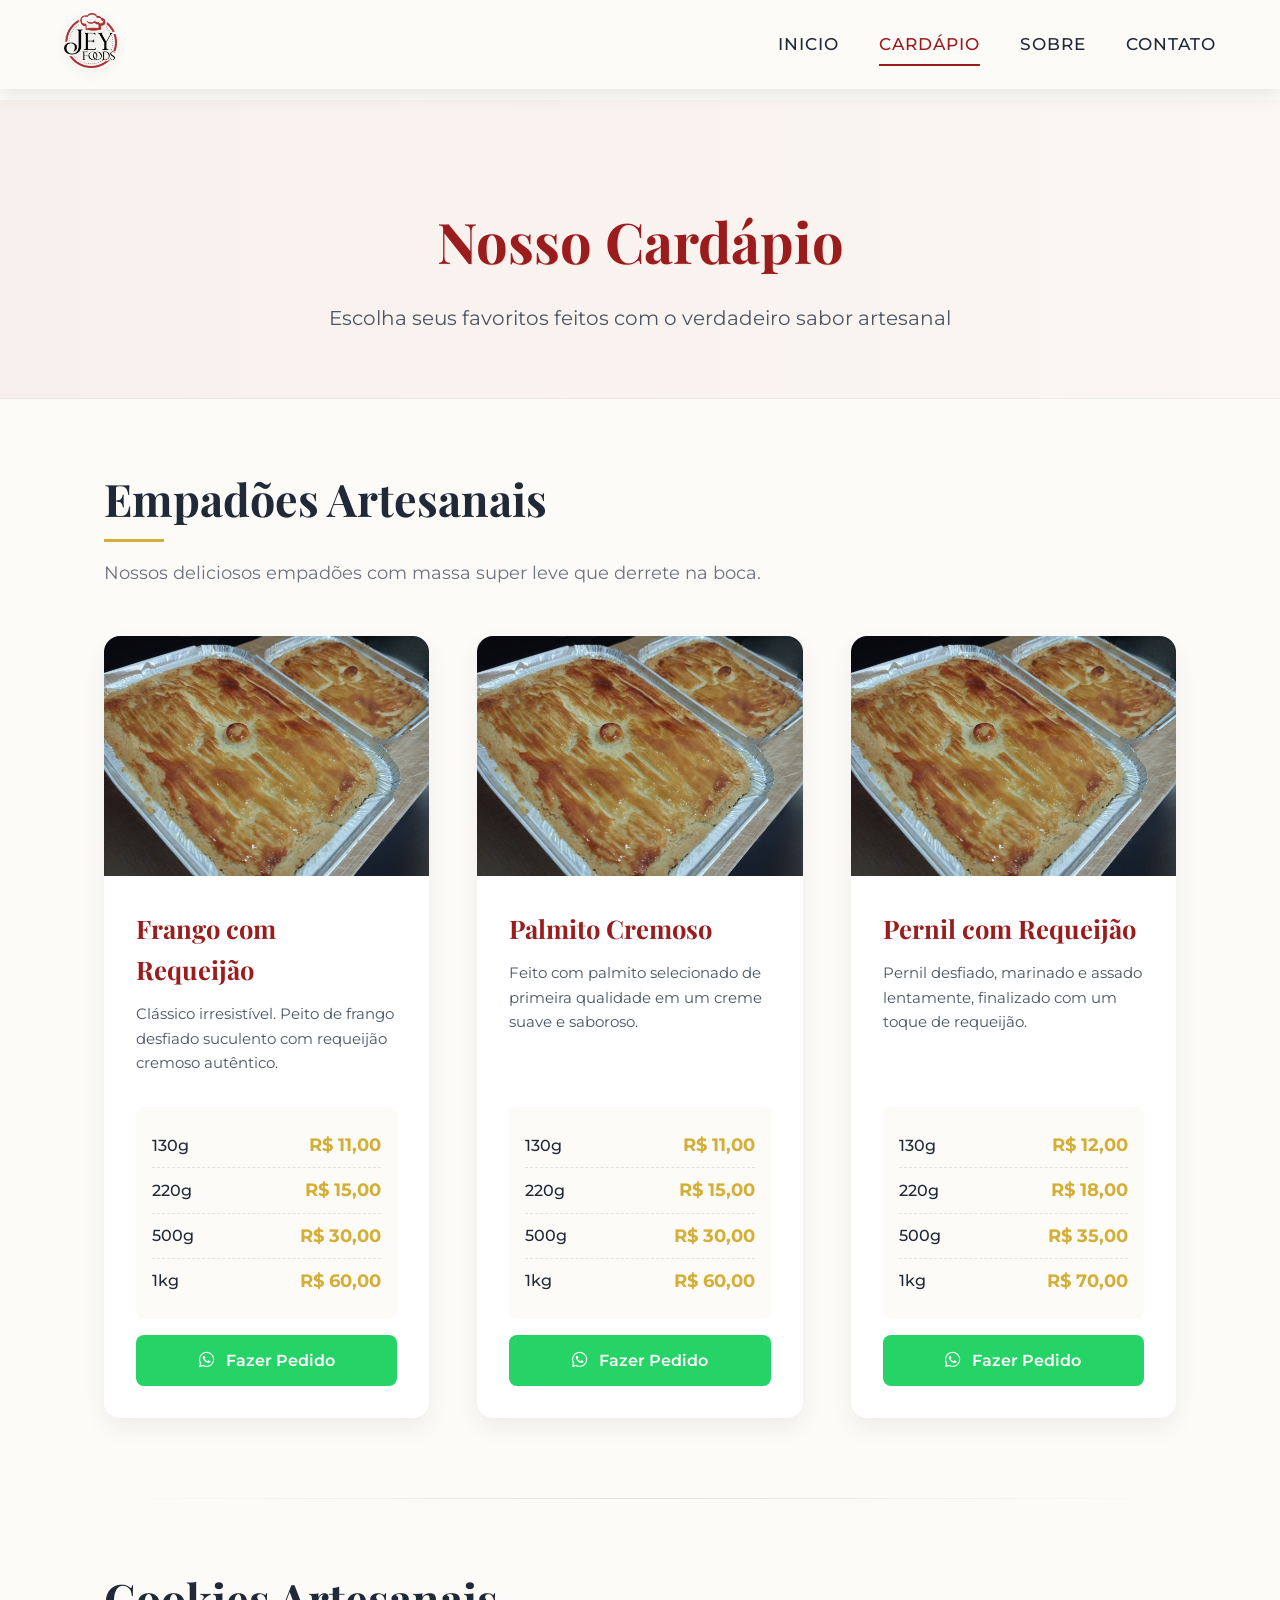
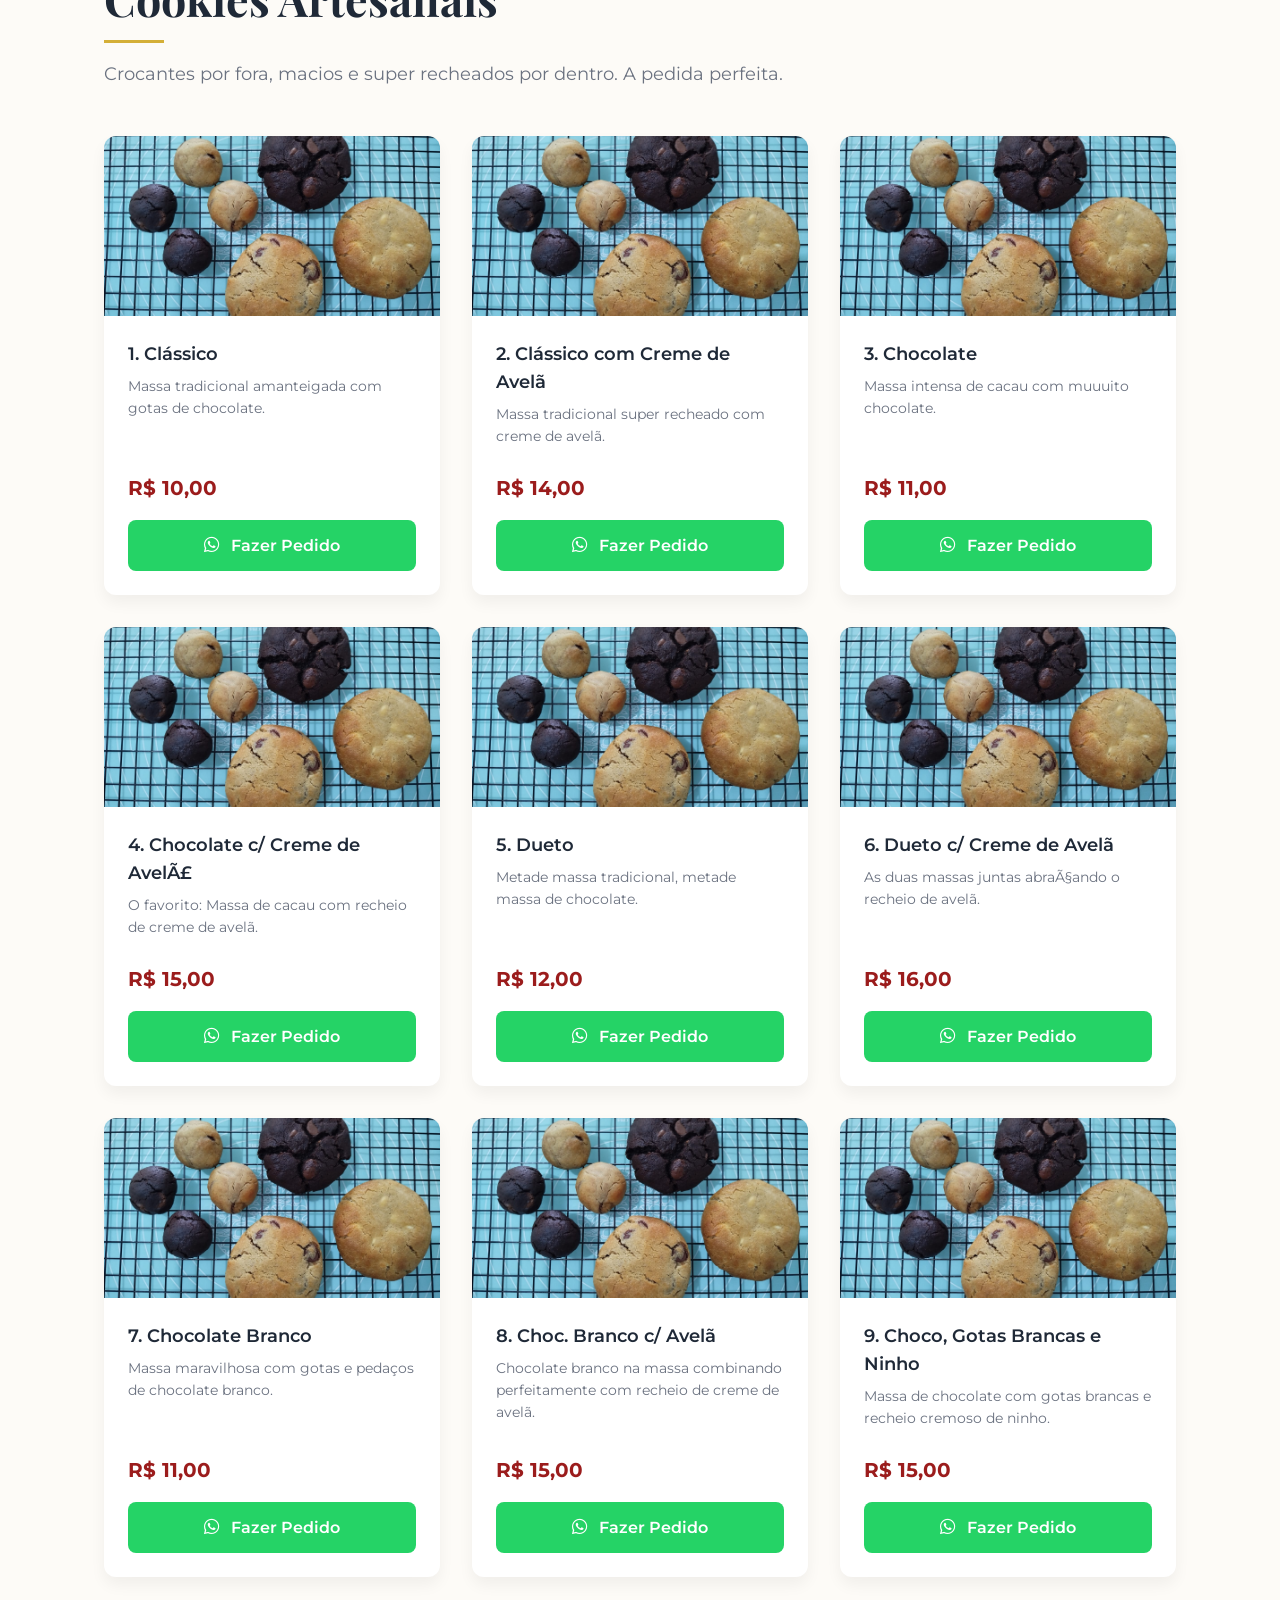
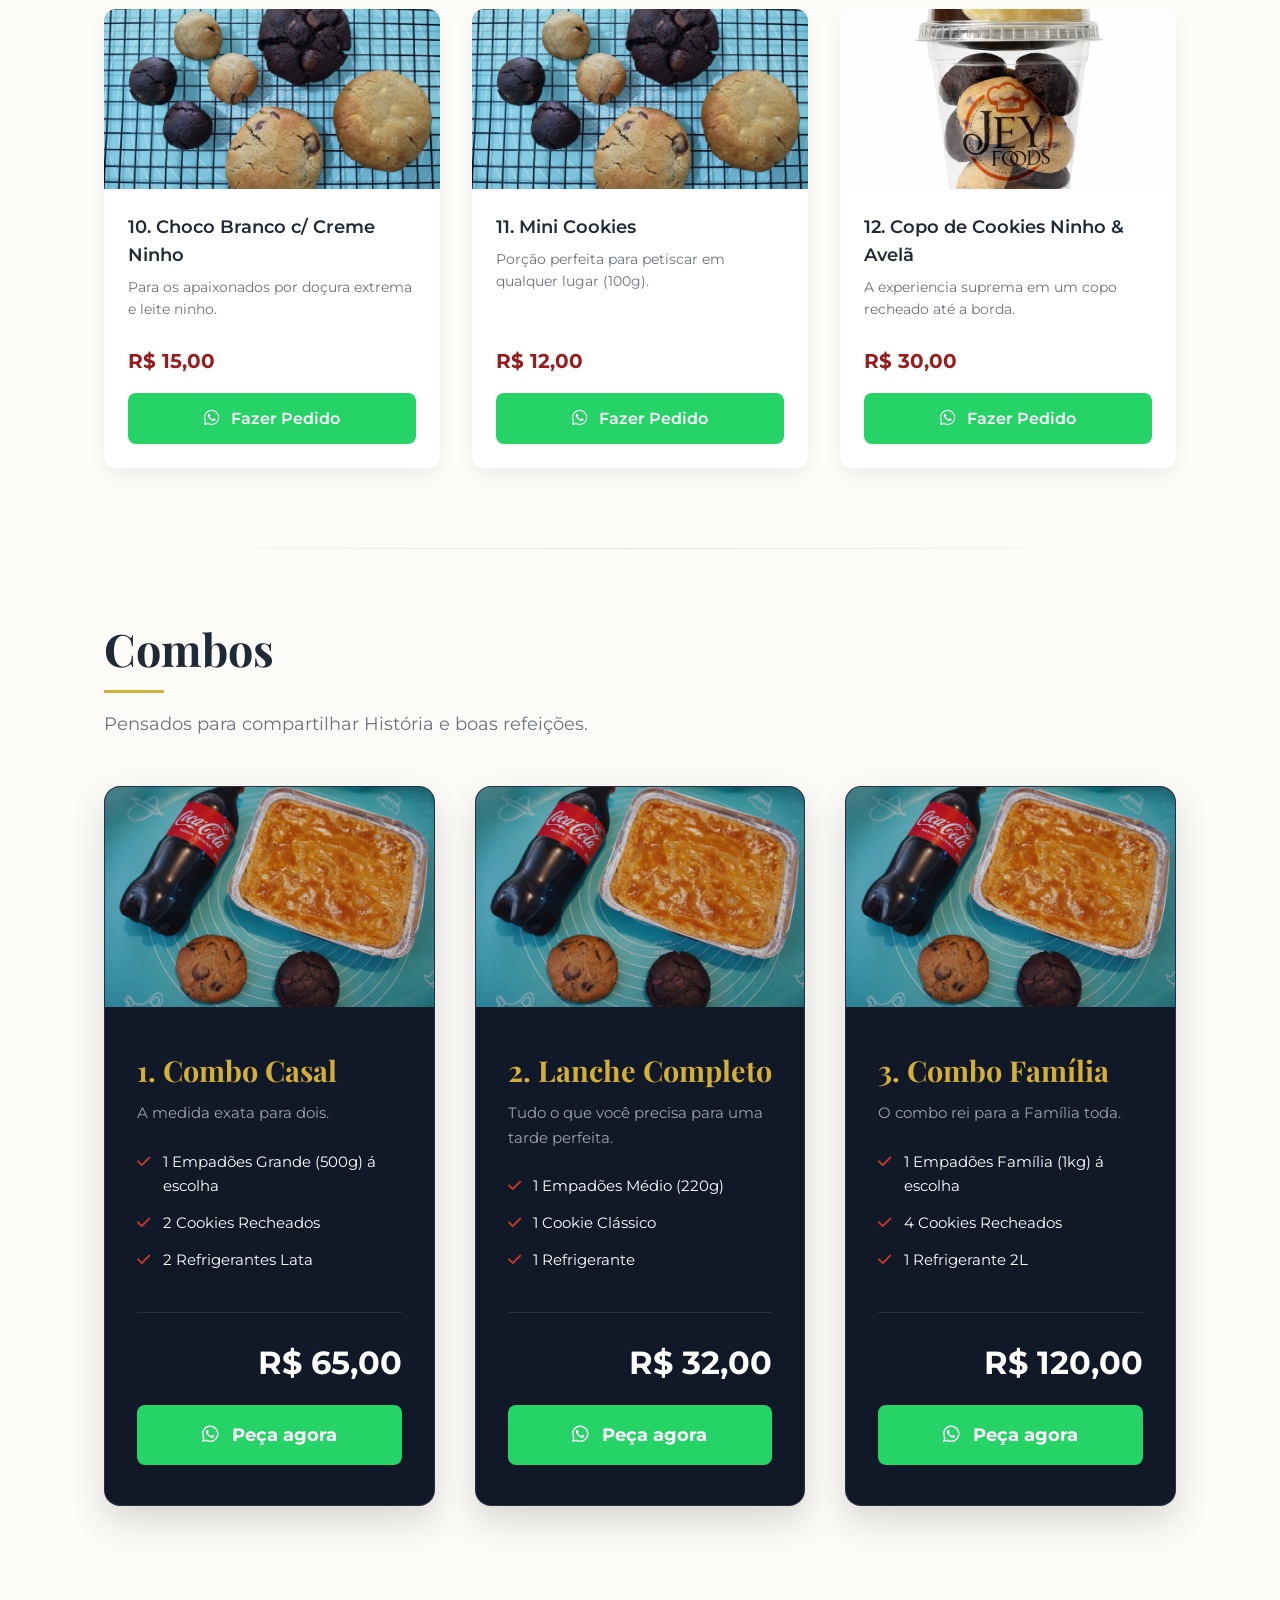
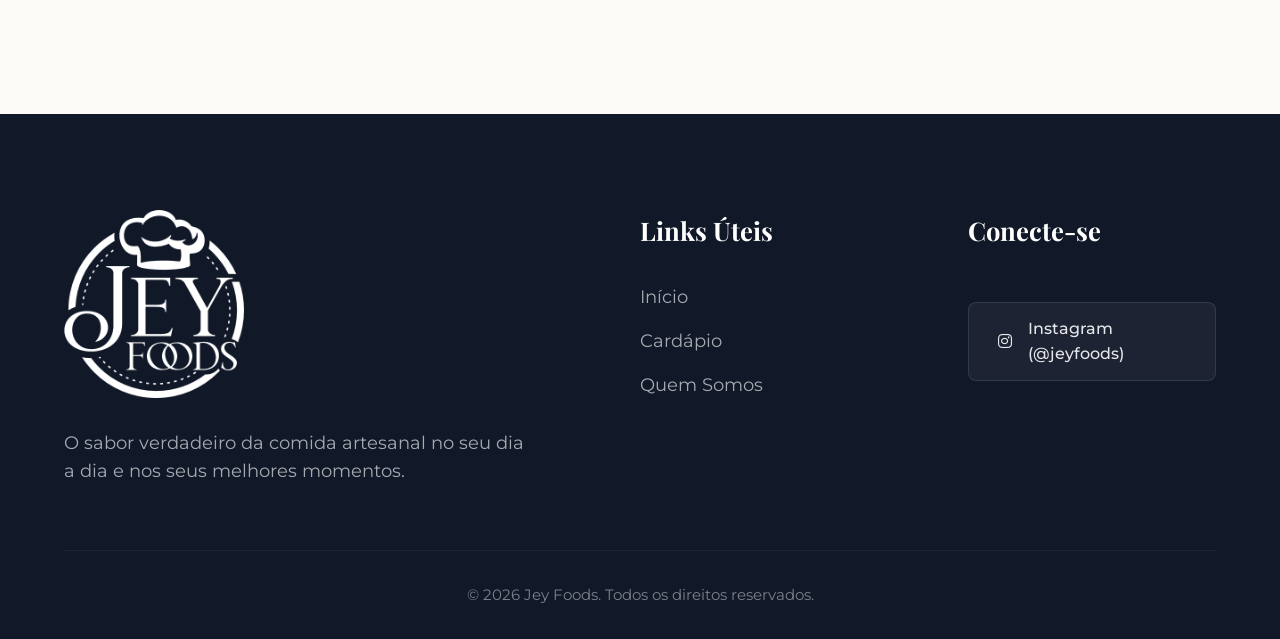
==== cardapio.html @ 5d3563a5 "primeiro commit" ====
﻿<!DOCTYPE html>
<html lang="pt-BR">

<head>
    <meta charset="UTF-8">
    <meta name="viewport" content="width=device-width, initial-scale=1.0">
    <title>Cardápio | Jey Foods</title>
    <!-- Google Fonts -->
    <link rel="preconnect" href="https://fonts.googleapis.com">
    <link rel="preconnect" href="https://fonts.gstatic.com" crossorigin>
    <link
        href="https://fonts.googleapis.com/css2?family=Montserrat:wght@300;400;500;600;700&family=Playfair+Display:ital,wght@0,600;0,700;1,600&display=swap"
        rel="stylesheet">
    <!-- Font Awesome -->
    <link rel="stylesheet" href="https://cdnjs.cloudflare.com/ajax/libs/font-awesome/6.4.0/css/all.min.css">
    <!-- Custom CSS -->
    <link rel="stylesheet" href="css/style.css">
</head>

<body class="menu-page-body">

    <!-- Navbar -->
    <header class="navbar scrolled"> <!-- Navbar comeÃ§a fixa e com fundo nesta pÃ¡gina -->
        <div class="logo">
            <a href="index.html">
                <img src="assets/Logo sem fundo - Jey Foods.png" alt="Jey Foods Logo"
                    onerror="this.outerHTML='<h1 class=\'text-logo\'>Jey Foods</h1>'">
            </a>
        </div>

        <button class="mobile-toggle" aria-label="Abrir menu">
            <i class="fas fa-bars"></i>
        </button>

        <nav class="nav-links">
            <a href="index.html">Inicio</a>
            <a href="cardapio.html" class="active">Cardápio</a>
            <a href="index.html#sobre">Sobre</a>
            <a href="index.html#contato">Contato</a>
        </nav>
    </header>

    <!-- Menu Hero Container -->
    <section class="menu-hero">
        <div class="menu-hero-content">
            <h1>Nosso Cardápio</h1>
            <p>Escolha seus favoritos feitos com o verdadeiro sabor artesanal</p>
        </div>
    </section>

    <!-- Main Menu Content -->
    <main class="menu-container">

        <!-- Salgados (EmpadÃµes) -->
        <section id="salgados" class="menu-category">
            <h2 class="category-title">Empadões Artesanais</h2>
            <p class="category-subtitle">Nossos deliciosos empadões com massa super leve que derrete na boca.</p>

            <div class="menu-grid">
                <!-- Empadão 1 -->
                <article class="menu-item-card">
                    <div class="menu-item-img">
                        <img src="assets/saldados_frango.jpg" alt="Empadão de Frango com Requeijão"
                            onerror="this.src='assets/salgados_demo.jpg'">
                    </div>
                    <div class="menu-item-details">
                        <h3>Frango com Requeijão</h3>
                        <p class="menu-item-desc">Clássico irresistível. Peito de frango desfiado suculento com
                            requeijão cremoso autêntico.</p>
                        <div class="size-options">
                            <div class="size-option"><span>130g</span> <span class="price">R$ 11,00</span></div>
                            <div class="size-option"><span>220g</span> <span class="price">R$ 15,00</span></div>
                            <div class="size-option"><span>500g</span> <span class="price">R$ 30,00</span></div>
                            <div class="size-option"><span>1kg</span> <span class="price">R$ 60,00</span></div>
                        </div>
                        <a href='https://wa.me/5541995382815?text=Ol%C3%A1!%20Gostaria%20de%20fazer%20um%20pedido.'
                            target='_blank' class='btn-order'><i class='fab fa-whatsapp'></i> Fazer Pedido</a>
                    </div>
                </article>

                <!-- Empadão 2 -->
                <article class="menu-item-card">
                    <div class="menu-item-img">
                        <img src="assets/saldados_palmito.jpg" alt="Empadão de Palmito cremoso"
                            onerror="this.src='assets/salgados_demo.jpg'">
                    </div>
                    <div class="menu-item-details">
                        <h3>Palmito Cremoso</h3>
                        <p class="menu-item-desc">Feito com palmito selecionado de primeira qualidade em um creme suave
                            e saboroso.</p>
                        <div class="size-options">
                            <div class="size-option"><span>130g</span> <span class="price">R$ 11,00</span></div>
                            <div class="size-option"><span>220g</span> <span class="price">R$ 15,00</span></div>
                            <div class="size-option"><span>500g</span> <span class="price">R$ 30,00</span></div>
                            <div class="size-option"><span>1kg</span> <span class="price">R$ 60,00</span></div>
                        </div>
                        <a href='https://wa.me/5541995382815?text=Ol%C3%A1!%20Gostaria%20de%20fazer%20um%20pedido.'
                            target='_blank' class='btn-order'><i class='fab fa-whatsapp'></i> Fazer Pedido</a>
                    </div>
                </article>

                <!-- Empadão 3 -->
                <article class="menu-item-card">
                    <div class="menu-item-img">
                        <img src="assets/saldados_pernil.jpg" alt="Empadão de Pernil com requeijão"
                            onerror="this.src='assets/salgados_demo.jpg'">
                    </div>
                    <div class="menu-item-details">
                        <h3>Pernil com Requeijão</h3>
                        <p class="menu-item-desc">Pernil desfiado, marinado e assado lentamente, finalizado com um toque
                            de requeijão.</p>
                        <div class="size-options">
                            <div class="size-option"><span>130g</span> <span class="price">R$ 12,00</span></div>
                            <div class="size-option"><span>220g</span> <span class="price">R$ 18,00</span></div>
                            <div class="size-option"><span>500g</span> <span class="price">R$ 35,00</span></div>
                            <div class="size-option"><span>1kg</span> <span class="price">R$ 70,00</span></div>
                        </div>
                        <a href='https://wa.me/5541995382815?text=Ol%C3%A1!%20Gostaria%20de%20fazer%20um%20pedido.'
                            target='_blank' class='btn-order'><i class='fab fa-whatsapp'></i> Fazer Pedido</a>
                    </div>
                </article>
            </div>
        </section>

        <hr class="menu-divider">

        <!-- Doces (Cookies) -->
        <section id="doces" class="menu-category">
            <h2 class="category-title">Cookies Artesanais</h2>
            <p class="category-subtitle">Crocantes por fora, macios e super recheados por dentro. A pedida perfeita.
            </p>

            <!-- Lista de Cookies -->
            <div class="cookies-grid">

                <div class="cookie-card">
                    <div class="cookie-img"><img src="assets/cookie_classico.jpg" alt="Cookie ClÃ¡ssico"
                            onerror="this.src='assets/cookies_demo.jpg'"></div>
                    <div class="cookie-info">
                        <h4>1. Clássico</h4>
                        <p>Massa tradicional amanteigada com gotas de chocolate.</p>
                        <span class="price">R$ 10,00</span>
                        <a href='https://wa.me/5541995382815?text=Ol%C3%A1!%20Gostaria%20de%20fazer%20um%20pedido.'
                            target='_blank' class='btn-order'><i class='fab fa-whatsapp'></i> Fazer Pedido</a>
                    </div>
                </div>

                <div class="cookie-card">
                    <div class="cookie-img"><img src="assets/cookie_classico_avela.jpg" alt="Cookie ClÃ¡ssico"
                            onerror="this.src='assets/cookies_demo.jpg'"></div>
                    <div class="cookie-info">
                        <h4>2. Clássico com Creme de Avelã</h4>
                        <p>Massa tradicional super recheado com creme de avelã.</p>
                        <span class="price">R$ 14,00</span>
                        <a href='https://wa.me/5541995382815?text=Ol%C3%A1!%20Gostaria%20de%20fazer%20um%20pedido.'
                            target='_blank' class='btn-order'><i class='fab fa-whatsapp'></i> Fazer Pedido</a>
                    </div>
                </div>

                <div class="cookie-card">
                    <div class="cookie-img"><img src="assets/cookie_chocolate.jpg" alt="Cookie"
                            onerror="this.src='assets/cookies_demo.jpg'"></div>
                    <div class="cookie-info">
                        <h4>3. Chocolate</h4>
                        <p>Massa intensa de cacau com muuuito chocolate.</p>
                        <span class="price">R$ 11,00</span>
                        <a href='https://wa.me/5541995382815?text=Ol%C3%A1!%20Gostaria%20de%20fazer%20um%20pedido.'
                            target='_blank' class='btn-order'><i class='fab fa-whatsapp'></i> Fazer Pedido</a>
                    </div>
                </div>

                <div class="cookie-card">
                    <div class="cookie-img"><img src="assets/cookie_choc_avela.jpg" alt="Cookie"
                            onerror="this.src='assets/cookies_demo.jpg'"></div>
                    <div class="cookie-info">
                        <h4>4. Chocolate c/ Creme de AvelÃ£</h4>
                        <p>O favorito: Massa de cacau com recheio de creme de avelã.</p>
                        <span class="price">R$ 15,00</span>
                        <a href='https://wa.me/5541995382815?text=Ol%C3%A1!%20Gostaria%20de%20fazer%20um%20pedido.'
                            target='_blank' class='btn-order'><i class='fab fa-whatsapp'></i> Fazer Pedido</a>
                    </div>
                </div>

                <div class="cookie-card">
                    <div class="cookie-img"><img src="assets/cookie_dueto.jpg" alt="Cookie"
                            onerror="this.src='assets/cookies_demo.jpg'"></div>
                    <div class="cookie-info">
                        <h4>5. Dueto</h4>
                        <p>Metade massa tradicional, metade massa de chocolate.</p>
                        <span class="price">R$ 12,00</span>
                        <a href='https://wa.me/5541995382815?text=Ol%C3%A1!%20Gostaria%20de%20fazer%20um%20pedido.'
                            target='_blank' class='btn-order'><i class='fab fa-whatsapp'></i> Fazer Pedido</a>
                    </div>
                </div>

                <div class="cookie-card">
                    <div class="cookie-img"><img src="assets/cookie_dueto_avela.jpg" alt="Cookie"
                            onerror="this.src='assets/cookies_demo.jpg'"></div>
                    <div class="cookie-info">
                        <h4>6. Dueto c/ Creme de Avelã</h4>
                        <p>As duas massas juntas abraÃ§ando o recheio de avelã.</p>
                        <span class="price">R$ 16,00</span>
                        <a href='https://wa.me/5541995382815?text=Ol%C3%A1!%20Gostaria%20de%20fazer%20um%20pedido.'
                            target='_blank' class='btn-order'><i class='fab fa-whatsapp'></i> Fazer Pedido</a>
                    </div>
                </div>

                <div class="cookie-card">
                    <div class="cookie-img"><img src="assets/cookie_choc_branco.jpg" alt="Cookie"
                            onerror="this.src='assets/cookies_demo.jpg'"></div>
                    <div class="cookie-info">
                        <h4>7. Chocolate Branco</h4>
                        <p>Massa maravilhosa com gotas e pedaços de chocolate branco.</p>
                        <span class="price">R$ 11,00</span>
                        <a href='https://wa.me/5541995382815?text=Ol%C3%A1!%20Gostaria%20de%20fazer%20um%20pedido.'
                            target='_blank' class='btn-order'><i class='fab fa-whatsapp'></i> Fazer Pedido</a>
                    </div>
                </div>

                <div class="cookie-card">
                    <div class="cookie-img"><img src="assets/cookie_choc_branco_avela.jpg" alt="Cookie"
                            onerror="this.src='assets/cookies_demo.jpg'"></div>
                    <div class="cookie-info">
                        <h4>8. Choc. Branco c/ Avelã</h4>
                        <p>Chocolate branco na massa combinando perfeitamente com recheio de creme de avelã.</p>
                        <span class="price">R$ 15,00</span>
                        <a href='https://wa.me/5541995382815?text=Ol%C3%A1!%20Gostaria%20de%20fazer%20um%20pedido.'
                            target='_blank' class='btn-order'><i class='fab fa-whatsapp'></i> Fazer Pedido</a>
                    </div>
                </div>

                <div class="cookie-card">
                    <div class="cookie-img"><img src="assets/cookie_gotas_brancas_ninho.jpg" alt="Cookie"
                            onerror="this.src='assets/cookies_demo.jpg'"></div>
                    <div class="cookie-info">
                        <h4>9. Choco, Gotas Brancas e Ninho</h4>
                        <p>Massa de chocolate com gotas brancas e recheio cremoso de ninho.</p>
                        <span class="price">R$ 15,00</span>
                        <a href='https://wa.me/5541995382815?text=Ol%C3%A1!%20Gostaria%20de%20fazer%20um%20pedido.'
                            target='_blank' class='btn-order'><i class='fab fa-whatsapp'></i> Fazer Pedido</a>
                    </div>
                </div>

                <div class="cookie-card">
                    <div class="cookie-img"><img src="assets/cookie_choc_branco_ninho.jpg" alt="Cookie"
                            onerror="this.src='assets/cookies_demo.jpg'"></div>
                    <div class="cookie-info">
                        <h4>10. Choco Branco c/ Creme Ninho</h4>
                        <p>Para os apaixonados por doçura extrema e leite ninho.</p>
                        <span class="price">R$ 15,00</span>
                        <a href='https://wa.me/5541995382815?text=Ol%C3%A1!%20Gostaria%20de%20fazer%20um%20pedido.'
                            target='_blank' class='btn-order'><i class='fab fa-whatsapp'></i> Fazer Pedido</a>
                    </div>
                </div>

                <div class="cookie-card">
                    <div class="cookie-img"><img src="assets/cookie_mini.jpg" alt="Cookie"
                            onerror="this.src='assets/cookies_demo.jpg'"></div>
                    <div class="cookie-info">
                        <h4>11. Mini Cookies</h4>
                        <p>Porção perfeita para petiscar em qualquer lugar (100g).</p>
                        <span class="price">R$ 12,00</span>
                        <a href='https://wa.me/5541995382815?text=Ol%C3%A1!%20Gostaria%20de%20fazer%20um%20pedido.'
                            target='_blank' class='btn-order'><i class='fab fa-whatsapp'></i> Fazer Pedido</a>
                    </div>
                </div>

                <div class="cookie-card">
                    <div class="cookie-img"><img src="assets/cookienocopo.png" alt="Copo de Cookies"
                            onerror="this.src='assets/cookienocopo.png'"></div>
                    <div class="cookie-info">
                        <h4>12. Copo de Cookies Ninho & Avelã</h4>
                        <p>A experiencia suprema em um copo recheado até a borda.</p>
                        <span class="price">R$ 30,00</span>
                        <a href='https://wa.me/5541995382815?text=Ol%C3%A1!%20Gostaria%20de%20fazer%20um%20pedido.'
                            target='_blank' class='btn-order'><i class='fab fa-whatsapp'></i> Fazer Pedido</a>
                    </div>
                </div>

            </div>
        </section>

        <hr class="menu-divider">

        <!-- Kits (Combos) -->
        <section id="kits" class="menu-category">
            <h2 class="category-title">Combos</h2>
            <p class="category-subtitle">Pensados para compartilhar História e boas refeições.</p>

            <div class="combos-grid">

                <div class="combo-card">
                    <div class="combo-img">
                        <img src="assets/combo_casal.jpg" alt="Combo Casal" onerror="this.src='assets/kit_demo.png'">
                    </div>
                    <div class="combo-details">
                        <h3>1. Combo Casal</h3>
                        <p>A medida exata para dois.</p>
                        <ul class="combo-items">
                            <li><i class="fas fa-check"></i> 1 Empadões Grande (500g) á escolha</li>
                            <li><i class="fas fa-check"></i> 2 Cookies Recheados</li>
                            <li><i class="fas fa-check"></i> 2 Refrigerantes Lata</li>
                        </ul>
                        <span class="combo-price">R$ 65,00</span>
                        <a href='https://wa.me/5541995382815?text=Ol%C3%A1!%20Gostaria%20de%20fazer%20um%20pedido.'
                            target='_blank' class='combo-btn-order'><i class='fab fa-whatsapp'></i> Peça agora</a>
                    </div>
                </div>

                <div class="combo-card">
                    <div class="combo-img">
                        <img src="assets/combo_lanche.jpg" alt="Lanche Completo"
                            onerror="this.src='assets/kit_demo.png'">
                    </div>
                    <div class="combo-details">
                        <h3>2. Lanche Completo</h3>
                        <p>Tudo o que você precisa para uma tarde perfeita.</p>
                        <ul class="combo-items">
                            <li><i class="fas fa-check"></i> 1 Empadões Médio (220g)</li>
                            <li><i class="fas fa-check"></i> 1 Cookie Clássico</li>
                            <li><i class="fas fa-check"></i> 1 Refrigerante</li>
                        </ul>
                        <span class="combo-price">R$ 32,00</span>
                        <a href='https://wa.me/5541995382815?text=Ol%C3%A1!%20Gostaria%20de%20fazer%20um%20pedido.'
                            target='_blank' class='combo-btn-order'><i class='fab fa-whatsapp'></i> Peça agora</a>
                    </div>
                </div>

                <div class="combo-card">
                    <div class="combo-img">
                        <img src="assets/combo_familia.jpg" alt="Combo Família"
                            onerror="this.src='assets/kit_demo.png'">
                    </div>
                    <div class="combo-details">
                        <h3>3. Combo Família</h3>
                        <p>O combo rei para a Família toda.</p>
                        <ul class="combo-items">
                            <li><i class="fas fa-check"></i> 1 Empadões Família (1kg) á escolha</li>
                            <li><i class="fas fa-check"></i> 4 Cookies Recheados</li>
                            <li><i class="fas fa-check"></i> 1 Refrigerante 2L</li>
                        </ul>
                        <span class="combo-price">R$ 120,00</span>
                        <a href='https://wa.me/5541995382815?text=Ol%C3%A1!%20Gostaria%20de%20fazer%20um%20pedido.'
                            target='_blank' class='combo-btn-order'><i class='fab fa-whatsapp'></i> Peça agora</a>
                    </div>
                </div>

            </div>
        </section>

    </main>

    <!-- Footer -->
    <footer class="footer" id="contato">
        <div class="footer-grid">
            <div class="footer-brand">
                <img src="assets/Logo sem fundo - Jey Foods.png" alt="Jey Foods Logo"
                    onerror="this.outerHTML='<h2 class=\'text-logo-white\'>Jey Foods</h2>'">
                <p>O sabor verdadeiro da comida artesanal no seu dia a dia e nos seus melhores momentos.</p>
            </div>

            <div class="footer-links">
                <h3>Links Úteis</h3>
                <ul>
                    <li><a href="index.html">Início</a></li>
                    <li><a href="cardapio.html">Cardápio</a></li>
                    <li><a href="index.html#sobre">Quem Somos</a></li>
                </ul>
            </div>

            <div class="footer-social">
                <h3>Conecte-se</h3>
                <a href="https://www.instagram.com/jeyfoods/" target="_blank" class="social-btn instagram">
                    <i class="fab fa-instagram"></i> Instagram (@jeyfoods)
                </a>
            </div>
        </div>
        <div class="footer-bottom">
            <p>&copy; 2026 Jey Foods. Todos os direitos reservados.</p>
        </div>
    </footer>

    <!-- JS -->
    <script src="js/script.js"></script>
</body>

</html>
---- css/style.css ----
/* ---- CSS Reset & Variables ---- */
:root {
    --primary-color: #9b1c1c;
    /* Burgundy da logomarca */
    --primary-light: #c0392b;
    /* Vermelho um pouco mais claro */
    --dark-bg: #111827;
    /* Um cinza muito escuro/preto fosco premium */
    --dark-text: #1f2937;
    --light-bg: #FDFBF7;
    /* Fundo bege bem suave */
    --white: #ffffff;
    --gold: #d4af37;
    /* Dourado para toques luxuosos */

    --font-heading: 'Playfair Display', serif;
    --font-body: 'Montserrat', sans-serif;

    --transition-fast: 0.3s ease;
    --transition-slow: 0.5s cubic-bezier(0.25, 0.8, 0.25, 1);
}

* {
    margin: 0;
    padding: 0;
    box-sizing: border-box;
}

html {
    scroll-behavior: smooth;
}

body {
    font-family: var(--font-body);
    background-color: var(--light-bg);
    color: var(--dark-text);
    line-height: 1.6;
    overflow-x: hidden;
}

/* Typography Helpers */
h1,
h2,
h3,
h4 {
    font-family: var(--font-heading);
}

.text-logo {
    font-family: var(--font-heading);
    color: var(--primary-color);
    font-size: 2.5rem;
    font-weight: 700;
    letter-spacing: 1px;
}

.text-logo-white {
    font-family: var(--font-heading);
    color: var(--white);
    font-size: 2.2rem;
    font-weight: 700;
}

a {
    text-decoration: none;
    color: inherit;
}

/* ---- 1. Hero Section (Unindo Navbar & Carrossel) ---- */
.hero-section {
    position: relative;
    width: 100%;
    min-height: 100vh;
    /* Fundo escuro texturizado; a imagem é o hero_bg, tem fallback pra gradiente solido se falhar */
    background: linear-gradient(to bottom, rgba(17, 24, 39, 0.85), rgba(17, 24, 39, 0.65)), url('/assets/hero_bg.jpg') center/cover no-repeat;
    background-color: var(--dark-bg);
    display: flex;
    flex-direction: column;
}

/* Curva/Onda decorativa no fundo da hero para dar charme */
.hero-section::after {
    content: '';
    position: absolute;
    bottom: -2px;
    left: 0;
    width: 100%;
    height: 80px;
    background: var(--light-bg);
    clip-path: polygon(0 100%, 100% 100%, 100% 0, 0 100%);
    z-index: 2;
}


/* ---- 2. Navbar ---- */
.navbar {
    display: flex;
    justify-content: space-between;
    align-items: center;
    padding: 1.5rem 5%;
    background: rgba(255, 255, 255, 0.05);
    /* Efeito Glassmorphism */
    backdrop-filter: blur(12px);
    -webkit-backdrop-filter: blur(12px);
    border-bottom: 1px solid rgba(255, 255, 255, 0.1);
    position: fixed;
    width: 100%;
    top: 0;
    z-index: 1000;
    transition: var(--transition-fast);
}

.navbar.scrolled {
    background: rgba(253, 251, 247, 0.98);
    /* Fundo Claro (light-bg) */
    padding: 0.8rem 5%;
    box-shadow: 0 4px 20px rgba(0, 0, 0, 0.1);
    /* Sombra mais suave */
}

.logo {
    display: flex;
    align-items: center;
}

.logo img {
    height: 70px;
    /* Tamanho bom pro logo redondo */
    transition: var(--transition-fast);
    filter: drop-shadow(0 4px 6px rgba(0, 0, 0, 0.15));
    /* Sombra da logo tambem suavizada */
}

.logo img:hover {
    transform: scale(1.05);
}

.navbar.scrolled .logo img {
    height: 55px;
    /* Reduz ao scrollar */
}

.nav-links {
    display: flex;
    gap: 2.5rem;
}

.nav-links a {
    color: var(--white);
    font-weight: 500;
    font-size: 1.05rem;
    text-transform: uppercase;
    letter-spacing: 1px;
    position: relative;
    padding: 0.5rem 0;
    transition: var(--transition-fast);
}

/* Força os links a ficarem escuros quando a navbar estiver no fundo branco */
.navbar.scrolled .nav-links a {
    color: var(--dark-text);
}

.nav-links a::after {
    content: '';
    position: absolute;
    bottom: 0px;
    left: 0;
    width: 0;
    height: 2px;
    background: var(--primary-color);
    transition: var(--transition-fast);
}

.nav-links a:hover,
.nav-links a.active {
    color: var(--white);
    text-shadow: 0 0 10px rgba(255, 255, 255, 0.3);
}

.navbar.scrolled .nav-links a:hover,
.navbar.scrolled .nav-links a.active {
    color: var(--primary-color);
    /* Fica vermelho escuro no fundo branco */
    text-shadow: none;
}

.nav-links a:hover::after,
.nav-links a.active::after {
    width: 100%;
}

.mobile-toggle {
    display: none;
    background: none;
    border: none;
    color: var(--white);
    font-size: 2rem;
    cursor: pointer;
    transition: var(--transition-fast);
}

.navbar.scrolled .mobile-toggle {
    color: var(--dark-text);
    /* Icone de menu celular tem que ficar escuro também */
}


/* ---- 3. Hero / Carrossel (Destaques) ---- */
.hero-content {
    flex: 1;
    display: flex;
    flex-direction: column;
    justify-content: center;
    align-items: center;
    padding: 10rem 5% 6rem;
    /* Mais espaco topo pra navbar fixa */
    gap: 4rem;
    position: relative;
    z-index: 5;
}

.hero-text {
    text-align: center;
    max-width: 800px;
}

.hero-text h2 {
    font-size: 4rem;
    color: var(--white);
    margin-bottom: 1.2rem;
    text-shadow: 2px 2px 8px rgba(0, 0, 0, 0.6);
    line-height: 1.1;
    animation: fadeUp 1s ease forwards;
}

.hero-text p {
    font-size: 1.2rem;
    color: #f3f4f6;
    margin-bottom: 2.5rem;
    font-weight: 300;
    animation: fadeUp 1.2s ease forwards;
}

.cta-button {
    display: inline-block;
    padding: 1rem 3rem;
    background: var(--primary-color);
    color: var(--white);
    font-weight: 600;
    font-size: 1.1rem;
    text-transform: uppercase;
    letter-spacing: 1.5px;
    border-radius: 50px;
    box-shadow: 0 10px 25px rgba(155, 28, 28, 0.4);
    transition: var(--transition-fast);
    animation: fadeUp 1.4s ease forwards;
}

.cta-button:hover {
    background: var(--primary-light);
    transform: translateY(-4px);
    box-shadow: 0 15px 30px rgba(155, 28, 28, 0.6);
}

/* O Carrossel propriamente dito */
.carousel-container {
    width: 100%;
    max-width: 1200px;
    position: relative;
    display: flex;
    align-items: center;
    animation: fadeIn 1.6s ease forwards;
}

.carousel-track-wrapper {
    overflow: hidden;
    width: 100%;
    padding: 1.5rem 0;
}

.carousel-track {
    display: flex;
    gap: 2rem;
    transition: transform 0.6s cubic-bezier(0.25, 1, 0.5, 1);
    /* margin para evitar corte da sombra do primeiro item */
    padding: 0 0.5rem;
}

.carousel-item {
    min-width: calc(25% - 1.5rem);
    height: 320px;
    position: relative;
    border-radius: 16px;
    overflow: hidden;
    cursor: grab;
    box-shadow: 0 12px 24px rgba(0, 0, 0, 0.4);
    transition: var(--transition-slow);
    user-select: none;
    background-color: #2a2a2a;
    /* placeholder caso nao tenha magem */
}

/* Grabbing state via JS */
.carousel-item.grabbing {
    cursor: grabbing;
}

.carousel-item img {
    width: 100%;
    height: 100%;
    object-fit: cover;
    transition: transform 0.8s ease;
    pointer-events: none;
    /* pro grab funfar direito */
}

.carousel-item:hover img {
    transform: scale(1.1);
}

.item-overlay {
    position: absolute;
    bottom: 0;
    left: 0;
    width: 100%;
    background: linear-gradient(to top, rgba(0, 0, 0, 0.95) 0%, rgba(0, 0, 0, 0.5) 50%, transparent 100%);
    padding: 3rem 1.5rem 1.5rem;
    color: var(--white);
    display: flex;
    align-items: flex-end;
}

.item-overlay h3 {
    font-size: 1.35rem;
    font-weight: 500;
    transform: translateY(15px);
    transition: var(--transition-fast);
    text-shadow: 1px 1px 3px rgba(0, 0, 0, 0.8);
}

.carousel-item:hover .item-overlay h3 {
    transform: translateY(0);
    color: var(--gold);
}

/* setas carrossel */
.carousel-btn {
    position: absolute;
    top: 50%;
    transform: translateY(-50%);
    background: rgba(255, 255, 255, 0.15);
    backdrop-filter: blur(8px);
    -webkit-backdrop-filter: blur(8px);
    border: 1px solid rgba(255, 255, 255, 0.3);
    color: var(--white);
    width: 55px;
    height: 55px;
    border-radius: 50%;
    font-size: 1.3rem;
    cursor: pointer;
    z-index: 10;
    transition: var(--transition-fast);
    display: flex;
    justify-content: center;
    align-items: center;
    box-shadow: 0 4px 15px rgba(0, 0, 0, 0.2);
}

.carousel-btn.prev {
    left: -25px;
}

.carousel-btn.next {
    right: -25px;
}

.carousel-btn:hover {
    background: var(--primary-color);
    border-color: var(--primary-color);
    transform: translateY(-50%) scale(1.1);
    box-shadow: 0 8px 25px rgba(155, 28, 28, 0.6);
}


/* ---- 4. Categorias de Produtos ---- */
.categories-section {
    padding: 8rem 5%;
    text-align: center;
    background-color: var(--light-bg);
}

.section-title {
    font-size: 3.2rem;
    color: var(--primary-color);
    margin-bottom: 4.5rem;
    position: relative;
    display: inline-block;
}

.section-title::after {
    content: '';
    position: absolute;
    bottom: -15px;
    left: 50%;
    transform: translateX(-50%);
    width: 80px;
    height: 3px;
    background: var(--gold);
}

.categories-grid {
    display: grid;
    grid-template-columns: repeat(3, 1fr);
    gap: 2.5rem;
    max-width: 1200px;
    margin: 0 auto;
}

.category-card {
    position: relative;
    height: 480px;
    border-radius: 20px;
    overflow: hidden;
    box-shadow: 0 15px 35px rgba(0, 0, 0, 0.08);
    transition: var(--transition-slow);
    background-color: #e2e2e2;
}

.category-card img {
    width: 100%;
    height: 100%;
    object-fit: cover;
    transition: var(--transition-slow);
}

.category-card::before {
    content: '';
    position: absolute;
    inset: 0;
    background: linear-gradient(to top, rgba(17, 24, 39, 0.9) 0%, rgba(17, 24, 39, 0.1) 80%);
    z-index: 1;
    transition: var(--transition-fast);
}

.category-card:hover {
    transform: translateY(-15px);
    box-shadow: 0 25px 45px rgba(155, 28, 28, 0.15);
}

.category-card:hover img {
    transform: scale(1.08);
}

.category-card:hover::before {
    background: linear-gradient(to top, rgba(155, 28, 28, 0.95) 0%, rgba(17, 24, 39, 0.3) 100%);
}

.card-content {
    position: absolute;
    bottom: 0;
    left: 0;
    width: 100%;
    padding: 3rem 2.5rem;
    z-index: 2;
    text-align: left;
}

.card-content h3 {
    color: var(--white);
    font-size: 2.8rem;
    margin-bottom: 1rem;
    transition: var(--transition-fast);
    text-shadow: 2px 2px 6px rgba(0, 0, 0, 0.5);
}

.card-link {
    color: var(--gold);
    font-size: 1.15rem;
    font-weight: 600;
    display: inline-flex;
    align-items: center;
    gap: 0.8rem;
    opacity: 0;
    transform: translateY(20px);
    transition: var(--transition-fast);
}

.category-card:hover .card-link {
    opacity: 1;
    transform: translateY(0);
}


/* ---- 5. Sobre Section (Exemplo visual premium) ---- */
.about-section {
    padding: 6rem 5% 8rem;
    background: var(--white);
}

.about-container {
    max-width: 1200px;
    margin: 0 auto;
    text-align: center;
}

.about-content {
    display: flex;
    align-items: center;
    gap: 4rem;
    margin-top: 4rem;
    text-align: left;
}

.about-image {
    flex: 1;
    border-radius: 20px;
    overflow: hidden;
    position: relative;
    border: 8px solid var(--light-bg);
    box-shadow: 0 20px 40px rgba(0, 0, 0, 0.1);
}

.about-image img {
    width: 100%;
    height: 400px;
    object-fit: cover;
    display: block;
}

/* Sutil frame decorativo  */
.about-image::after {
    content: '';
    position: absolute;
    inset: 15px;
    border: 1px solid rgba(255, 255, 255, 0.6);
    pointer-events: none;
}

.about-text {
    flex: 1;
}

.about-text p {
    font-size: 1.25rem;
    color: #4b5563;
    margin-bottom: 1.5rem;
    line-height: 1.8;
}


/* ---- 6. Footer ---- */
.footer {
    background: var(--dark-bg);
    color: #e5e7eb;
    padding: 6rem 5% 2rem;
    position: relative;
}

/* Onda svg estilosa unindo sutilmente com o bloco anterior branco */
.footer::before {
    content: '';
    position: absolute;
    top: -49px;
    left: 0;
    width: 100%;
    height: 50px;
    background: url('data:image/svg+xml;utf8,<svg viewBox="0 0 1200 120" xmlns="http://www.w3.org/2000/svg" preserveAspectRatio="none"><path d="M0,40 C300,120 900,-40 1200,40 L1200,120 L0,120 Z" fill="%23111827"/></svg>') center/bottom no-repeat;
    z-index: 1;
}

.footer-grid {
    display: grid;
    grid-template-columns: 2fr 1fr 1fr;
    gap: 5rem;
    max-width: 1200px;
    margin: 0 auto 4rem;
    position: relative;
    z-index: 2;
}

.footer-brand {
    padding-right: 2rem;
}

.footer-brand img {
    max-width: 180px;
    margin-bottom: 1.5rem;
    filter: brightness(0) invert(1);
    /* Tenta forcar branco se for logo escura, o fallback trata sem img */
}

.footer-brand p {
    opacity: 0.7;
    font-size: 1.1rem;
}

.footer h3 {
    font-size: 1.6rem;
    color: var(--white);
    margin-bottom: 2rem;
}

.footer-links ul {
    list-style: none;
}

.footer-links li {
    margin-bottom: 1rem;
}

.footer-links a {
    transition: var(--transition-fast);
    opacity: 0.7;
    font-size: 1.1rem;
}

.footer-links a:hover {
    color: var(--primary-light);
    opacity: 1;
    margin-left: 8px;
    /* Animacao simples */
}

.footer-social {
    display: flex;
    flex-direction: column;
    gap: 1.2rem;
    align-items: flex-start;
}

.social-btn {
    display: inline-flex;
    align-items: center;
    gap: 1rem;
    padding: 0.8rem 1.8rem;
    border-radius: 8px;
    font-weight: 500;
    transition: var(--transition-fast);
    background: rgba(255, 255, 255, 0.05);
    border: 1px solid rgba(255, 255, 255, 0.1);
}

.social-btn.instagram:hover {
    background: linear-gradient(45deg, #f09433 0%, #e6683c 25%, #dc2743 50%, #cc2366 75%, #bc1888 100%);
    border-color: transparent;
    color: var(--white);
    transform: translateY(-3px);
}

.footer-bottom {
    text-align: center;
    padding-top: 2rem;
    border-top: 1px solid rgba(255, 255, 255, 0.1);
    opacity: 0.5;
    font-size: 0.95rem;
}

/* ---- Componentes Utilitários e Animações ---- */
@keyframes fadeUp {
    from {
        opacity: 0;
        transform: translateY(30px);
    }

    to {
        opacity: 1;
        transform: translateY(0);
    }
}

@keyframes fadeIn {
    from {
        opacity: 0;
    }

    to {
        opacity: 1;
    }
}


/* ---- Responsividade ---- */
@media (max-width: 1024px) {
    .hero-text h2 {
        font-size: 3.2rem;
    }

    .footer-grid {
        grid-template-columns: 1fr 1fr;
        gap: 3rem;
    }

    .carousel-item {
        min-width: calc(33.333% - 1.33rem);
    }
}

@media (max-width: 768px) {

    /* Mobile nav setup */
    .nav-links {
        position: fixed;
        top: 0;
        right: -100%;
        /* hide default */
        width: 100%;
        height: 100vh;
        background: rgba(17, 24, 39, 0.98);
        flex-direction: column;
        justify-content: center;
        align-items: center;
        transition: right 0.5s ease-in-out;
        z-index: 99;
    }

    .nav-links.active {
        right: 0;
    }

    .nav-links a {
        font-size: 1.5rem;
        margin-bottom: 1rem;
    }

    .mobile-toggle {
        display: block;
        z-index: 100;
    }

    .hero-content {
        padding-top: 8rem;
        padding-bottom: 4rem;
    }

    .hero-text h2 {
        font-size: 2.6rem;
    }

    .carousel-item {
        min-width: calc(50% - 1rem);
    }

    .categories-grid {
        grid-template-columns: 1fr;
        gap: 2rem;
    }

    .category-card {
        height: 350px;
    }

    .about-content {
        flex-direction: column;
        text-align: center;
        gap: 2rem;
    }

    .about-image {
        width: 100%;
        border-width: 4px;
    }

    .footer-grid {
        grid-template-columns: 1fr;
        text-align: center;
    }

    .footer-brand {
        padding-right: 0;
    }

    .footer-brand img {
        margin: 0 auto 1.5rem;
    }

    .footer-social {
        align-items: center;
    }
}

@media (max-width: 480px) {
    .hero-text h2 {
        font-size: 2.2rem;
    }

    .carousel-item {
        min-width: 100%;
    }

    .section-title {
        font-size: 2.6rem;
    }

    .carousel-btn.prev {
        left: 10px;
    }

    .carousel-btn.next {
        right: 10px;
    }
}

/* =========================================================
   PAGE: CARDÁPIO (MENUS)
========================================================= */

.menu-page-body {
    background-color: var(--light-bg);
}

.menu-hero {
    margin-top: 100px;
    /* Spacer for fixed navbar */
    padding: 6rem 5% 4rem;
    text-align: center;
    background: linear-gradient(to right, rgba(155, 28, 28, 0.05), rgba(155, 28, 28, 0.02));
    border-bottom: 1px solid rgba(0, 0, 0, 0.05);
}

.menu-hero h1 {
    font-size: 3.5rem;
    color: var(--primary-color);
    margin-bottom: 1rem;
    text-shadow: 1px 1px 2px rgba(0, 0, 0, 0.05);
    animation: fadeUp 0.8s ease forwards;
}

.menu-hero p {
    font-size: 1.25rem;
    color: #4b5563;
    animation: fadeUp 1s ease forwards;
}

.menu-container {
    max-width: 1200px;
    margin: 0 auto;
    padding: 4rem 5% 8rem;
}

.menu-category {
    margin-bottom: 5rem;
    padding-top: 4rem;
    /* Offset for scroll to links */
    margin-top: -4rem;
}

.menu-category .category-title {
    font-size: 2.8rem;
    color: var(--dark-text);
    margin-bottom: 0.5rem;
    position: relative;
    display: inline-block;
}

.menu-category .category-title::after {
    content: '';
    position: absolute;
    bottom: -8px;
    left: 0;
    width: 60px;
    height: 3px;
    background: var(--gold);
}

.category-subtitle {
    font-size: 1.15rem;
    color: #6b7280;
    margin-bottom: 3rem;
    margin-top: 1rem;
}

.menu-divider {
    border: none;
    height: 1px;
    background: linear-gradient(to right, transparent, rgba(0, 0, 0, 0.1), transparent);
    margin: 4rem 0;
}

/* --- Empadões Grid --- */
.menu-grid {
    display: grid;
    grid-template-columns: repeat(auto-fill, minmax(320px, 1fr));
    gap: 3rem;
}

.menu-item-card {
    background: var(--white);
    border-radius: 16px;
    overflow: hidden;
    box-shadow: 0 10px 25px rgba(0, 0, 0, 0.06);
    transition: var(--transition-fast);
    display: flex;
    flex-direction: column;
}

.menu-item-card:hover {
    transform: translateY(-8px);
    box-shadow: 0 15px 35px rgba(0, 0, 0, 0.12);
}

.menu-item-img {
    width: 100%;
    height: 240px;
    overflow: hidden;
    position: relative;
}

.menu-item-img img {
    width: 100%;
    height: 100%;
    object-fit: cover;
    transition: transform 0.6s ease;
}

.menu-item-card:hover .menu-item-img img {
    transform: scale(1.08);
}

.menu-item-details {
    padding: 2rem;
    flex: 1;
    display: flex;
    flex-direction: column;
}

.menu-item-details h3 {
    font-size: 1.6rem;
    color: var(--primary-color);
    margin-bottom: 0.8rem;
}

.menu-item-desc {
    color: #4b5563;
    font-size: 0.95rem;
    margin-bottom: 2rem;
    flex: 1;
}

.size-options {
    background: var(--light-bg);
    border-radius: 8px;
    padding: 1rem;
}

.size-option {
    display: flex;
    justify-content: space-between;
    align-items: center;
    padding: 0.5rem 0;
    border-bottom: 1px dashed rgba(0, 0, 0, 0.1);
    font-weight: 500;
}

.size-option:last-child {
    border-bottom: none;
}

.size-option .price {
    color: var(--gold);
    font-weight: 700;
    font-size: 1.1rem;
}

/* --- Cookies Grid (Lista maior, cards menores) --- */
.cookies-grid {
    display: grid;
    grid-template-columns: repeat(auto-fill, minmax(250px, 1fr));
    gap: 2rem;
}

.cookie-card {
    background: var(--white);
    border-radius: 12px;
    overflow: hidden;
    box-shadow: 0 8px 15px rgba(0, 0, 0, 0.05);
    transition: var(--transition-fast);
    display: flex;
    flex-direction: column;
}

.cookie-card:hover {
    transform: translateY(-5px);
    box-shadow: 0 12px 25px rgba(155, 28, 28, 0.1);
    border-bottom: 3px solid var(--primary-light);
}

.cookie-img {
    height: 180px;
    background: #f3f4f6;
}

.cookie-img img {
    width: 100%;
    height: 100%;
    object-fit: cover;
}

.cookie-info {
    padding: 1.5rem;
    display: flex;
    flex-direction: column;
    flex: 1;
}

.cookie-info h4 {
    color: var(--dark-text);
    font-size: 1.1rem;
    margin-bottom: 0.5rem;
    font-family: var(--font-body);
    font-weight: 600;
}

.cookie-info p {
    font-size: 0.85rem;
    color: #6b7280;
    margin-bottom: 1.5rem;
    flex: 1;
}

.cookie-info .price {
    font-weight: 700;
    color: var(--primary-color);
    font-size: 1.25rem;
}

/* --- Combos Grid --- */
.combos-grid {
    display: grid;
    grid-template-columns: repeat(3, 1fr);
    gap: 2.5rem;
}

.combo-card {
    background: var(--dark-bg);
    color: var(--white);
    border-radius: 16px;
    overflow: hidden;
    box-shadow: 0 15px 35px rgba(0, 0, 0, 0.15);
    position: relative;
    transition: var(--transition-fast);
    border: 1px solid rgba(255, 255, 255, 0.1);
}

.combo-card:hover {
    transform: translateY(-8px);
    border-color: var(--gold);
    box-shadow: 0 20px 40px rgba(212, 175, 55, 0.15);
}

.combo-img {
    height: 220px;
    width: 100%;
}

.combo-img img {
    width: 100%;
    height: 100%;
    object-fit: cover;
    opacity: 0.8;
}

.combo-details {
    padding: 2.5rem 2rem;
}

.combo-details h3 {
    font-size: 1.8rem;
    color: var(--gold);
    margin-bottom: 0.5rem;
}

.combo-details p {
    color: #9ca3af;
    font-size: 0.95rem;
    margin-bottom: 1.5rem;
}

.combo-items {
    list-style: none;
    margin-bottom: 2.5rem;
}

.combo-items li {
    margin-bottom: 0.8rem;
    font-size: 0.95rem;
    display: flex;
    align-items: flex-start;
    gap: 0.8rem;
}

.combo-items i {
    color: var(--primary-light);
    margin-top: 4px;
}

.combo-price {
    display: block;
    font-size: 2rem;
    font-weight: 700;
    color: var(--white);
    text-align: right;
    border-top: 1px solid rgba(255, 255, 255, 0.1);
    padding-top: 1.5rem;
}

/* Resposividad Menu */
@media (max-width: 1024px) {
    .combos-grid {
        grid-template-columns: repeat(2, 1fr);
    }
}

@media (max-width: 768px) {
    .menu-hero {
        padding: 4rem 5% 3rem;
    }

    .menu-hero h1 {
        font-size: 2.5rem;
    }

    .menu-grid {
        grid-template-columns: 1fr;
    }

    .cookie-card {
        flex-direction: row;
        align-items: center;
    }

    .cookie-img {
        width: 120px;
        height: 100%;
    }

    .cookie-info {
        padding: 1rem;
    }

    .combos-grid {
        grid-template-columns: 1fr;
    }
}

/* --- WhatsApp Buttons --- */
.btn-order {
    display: inline-block;
    margin-top: 1rem;
    padding: 0.8rem 1.2rem;
    background-color: #25D366;
    /* WhatsApp Green */
    color: var(--white);
    text-align: center;
    border-radius: 8px;
    font-weight: 600;
    transition: var(--transition-fast);
    text-decoration: none;
}

.btn-order i {
    margin-right: 8px;
    font-size: 1.1rem;
}

.btn-order:hover {
    background-color: #1ebe5d;
    transform: translateY(-2px);
    box-shadow: 0 4px 12px rgba(37, 211, 102, 0.3);
    color: var(--white);
}

.combo-btn-order {
    display: block;
    margin-top: 1rem;
    padding: 1rem;
    background-color: #25D366;
    color: var(--white);
    text-align: center;
    border-radius: 8px;
    font-weight: 700;
    font-size: 1.1rem;
    transition: var(--transition-fast);
    text-decoration: none;
}

.combo-btn-order i {
    margin-right: 8px;
    font-size: 1.2rem;
}

.combo-btn-order:hover {
    background-color: #1ebe5d;
    transform: translateY(-2px);
    box-shadow: 0 6px 15px rgba(37, 211, 102, 0.3);
    color: var(--white);
}
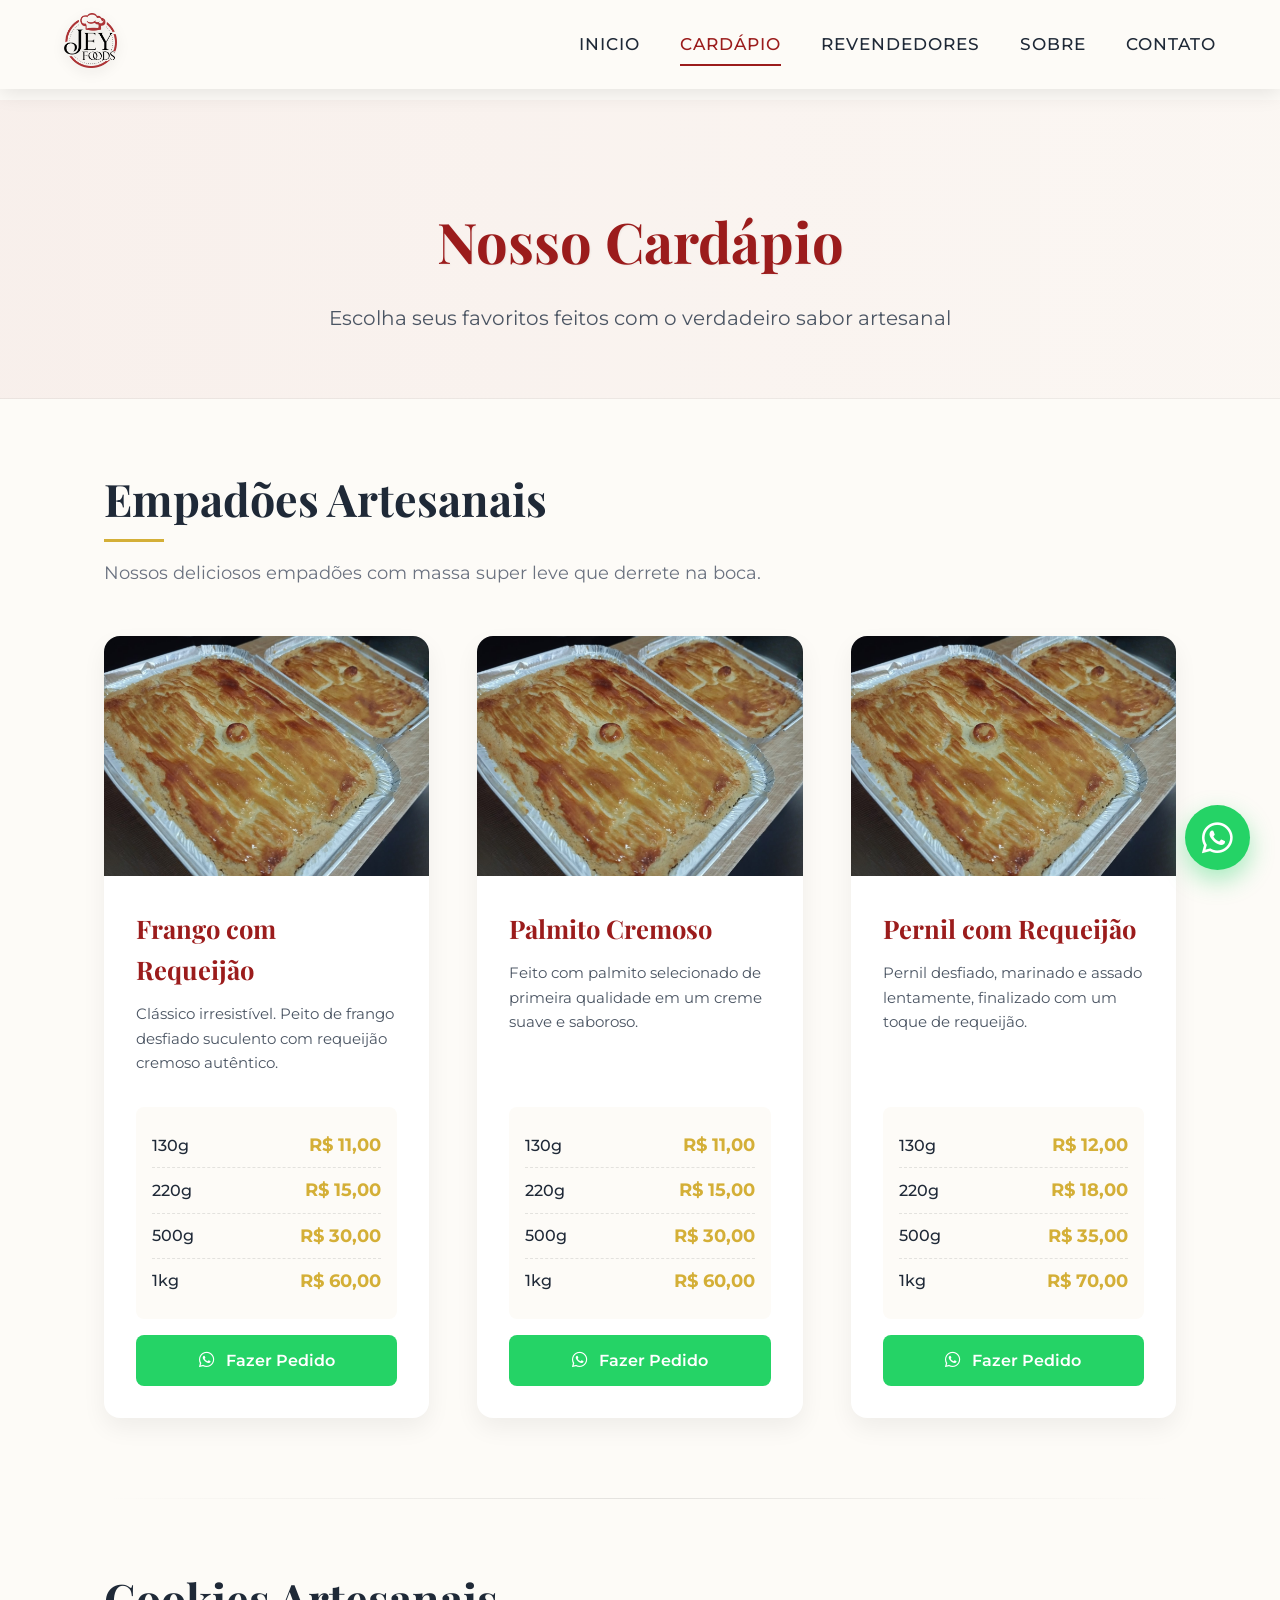
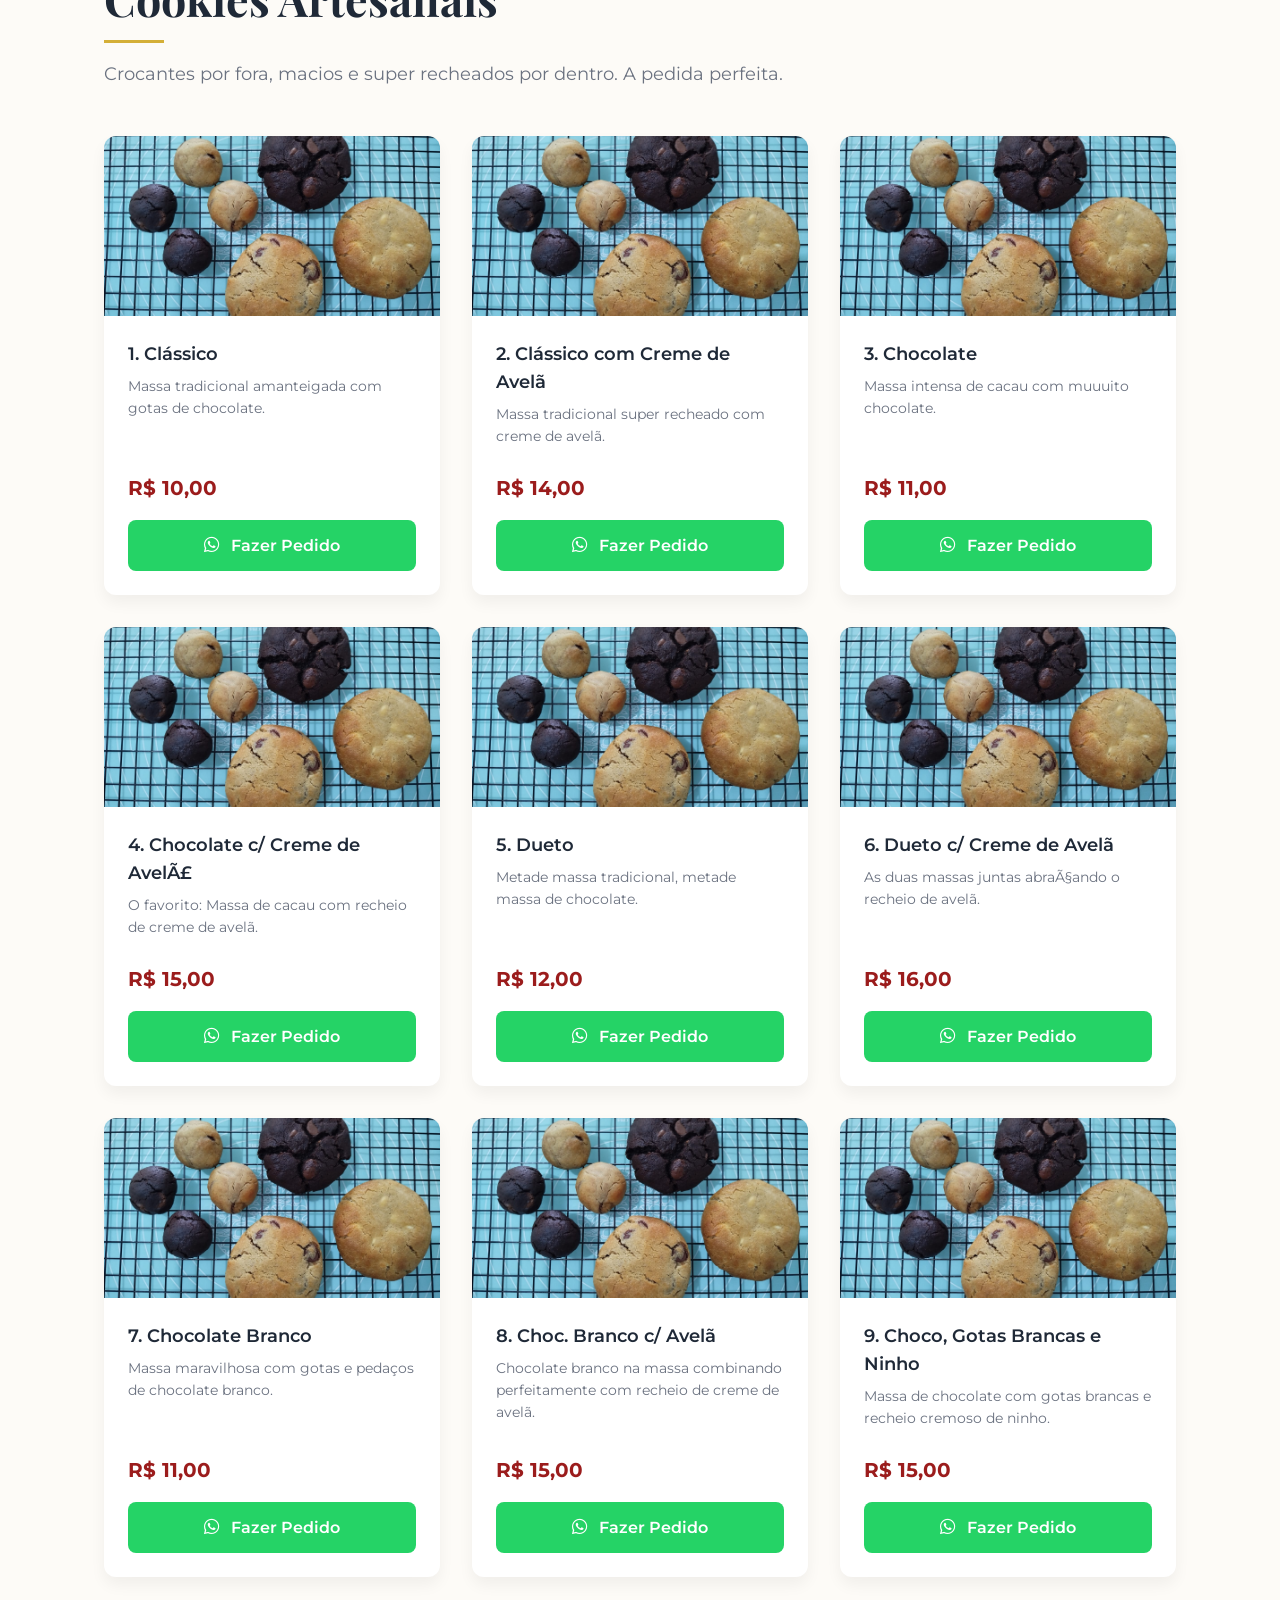
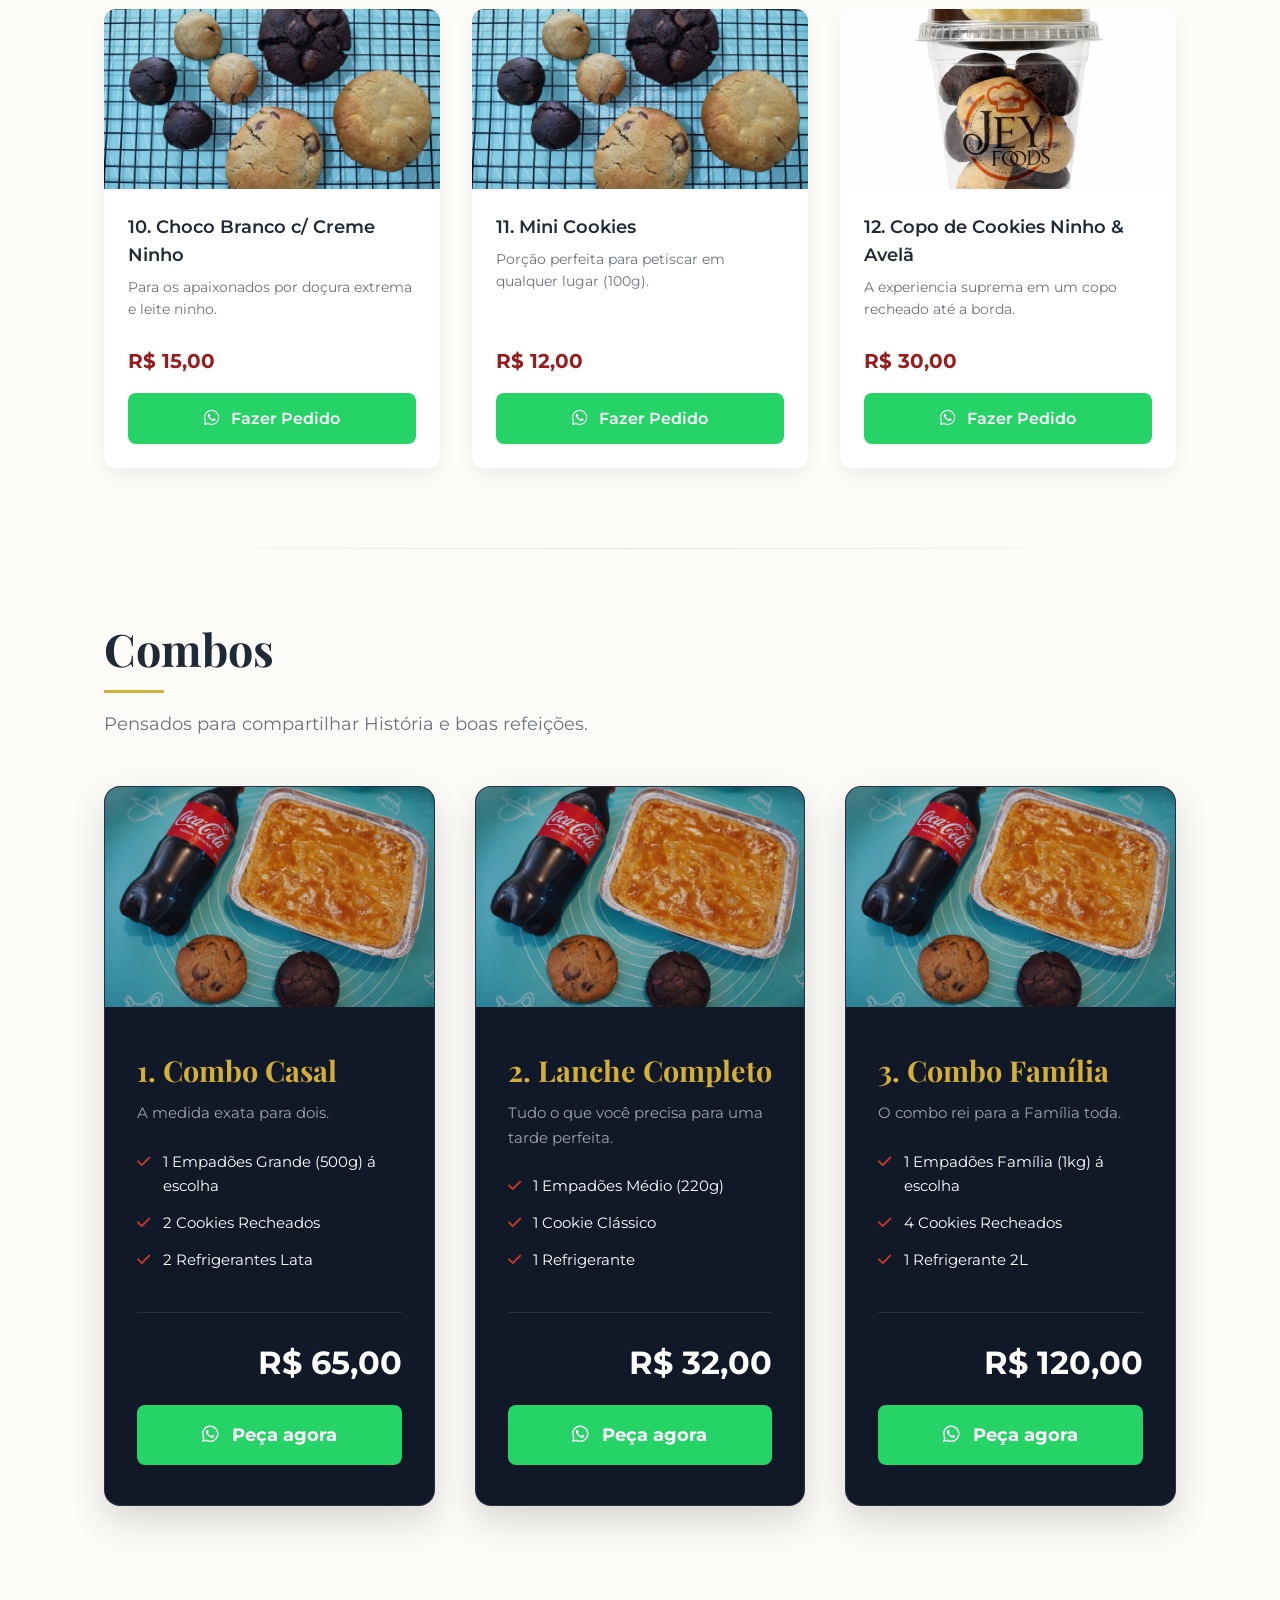
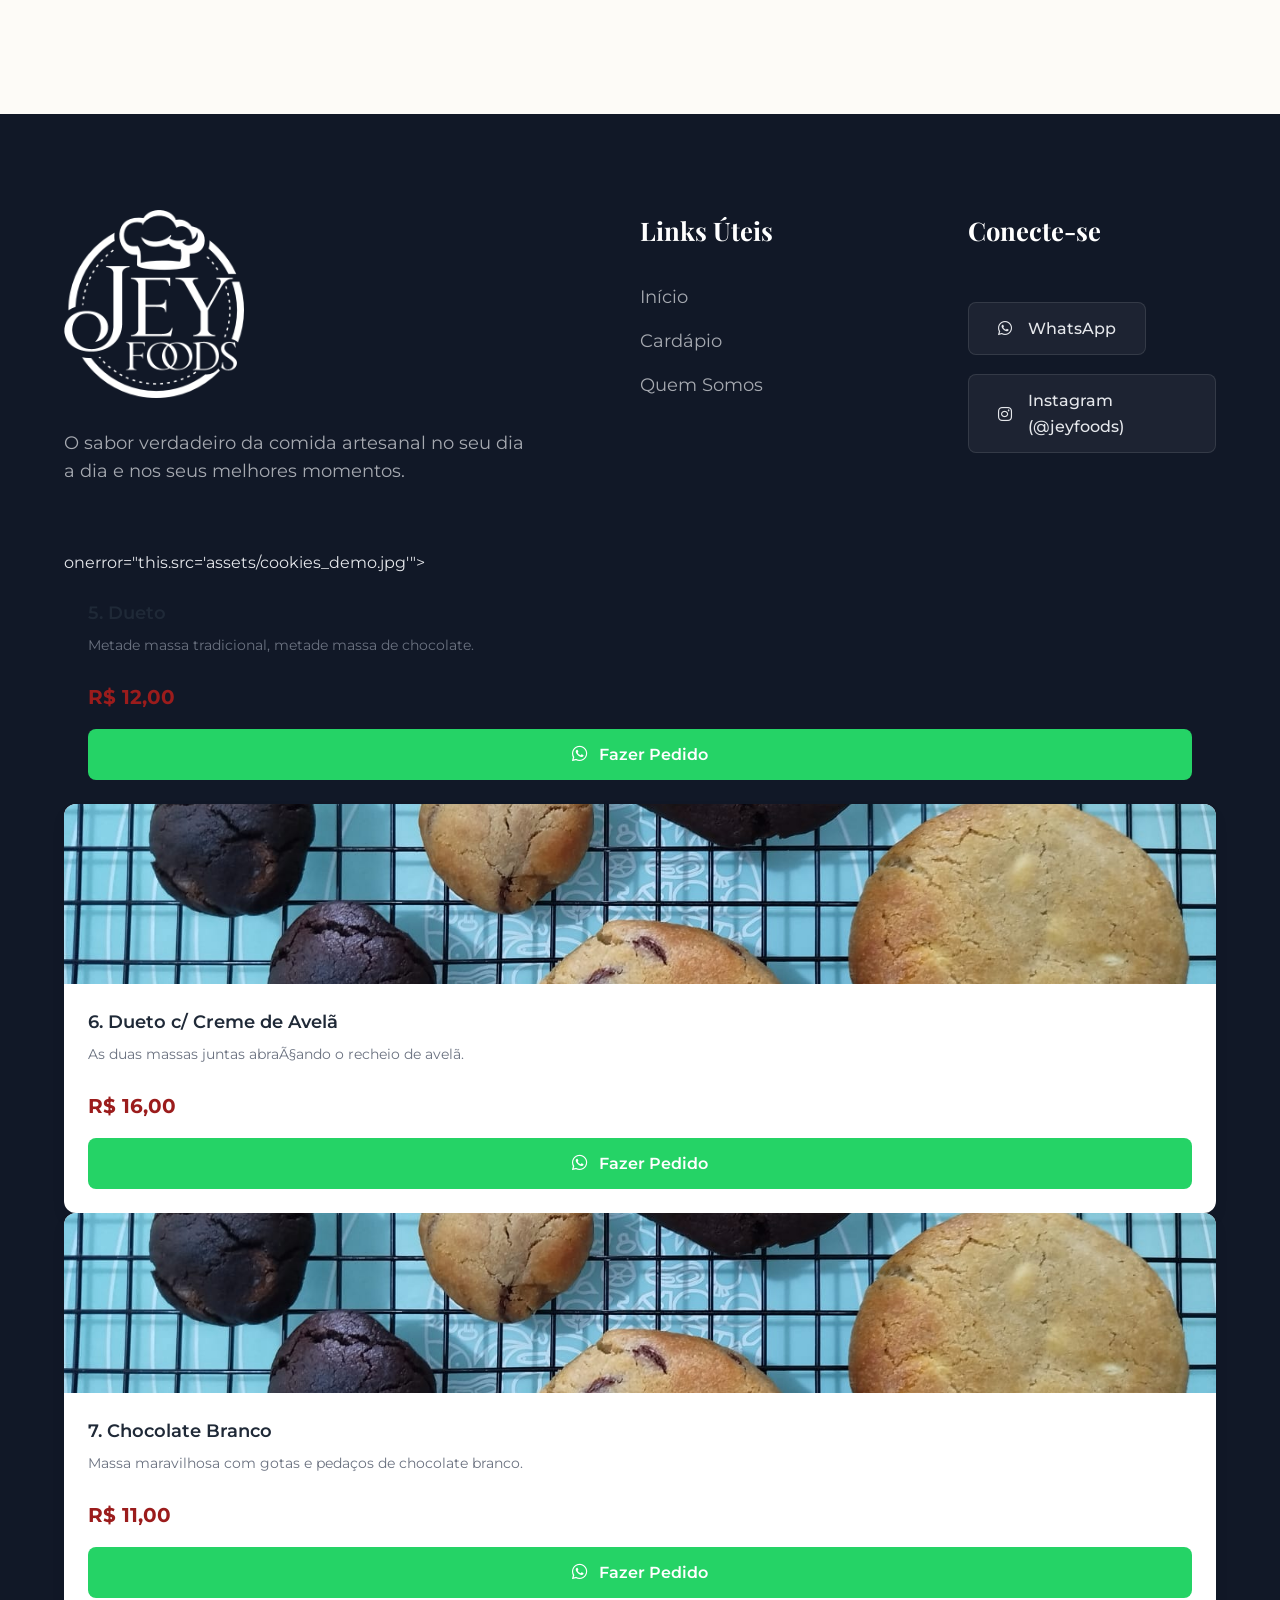
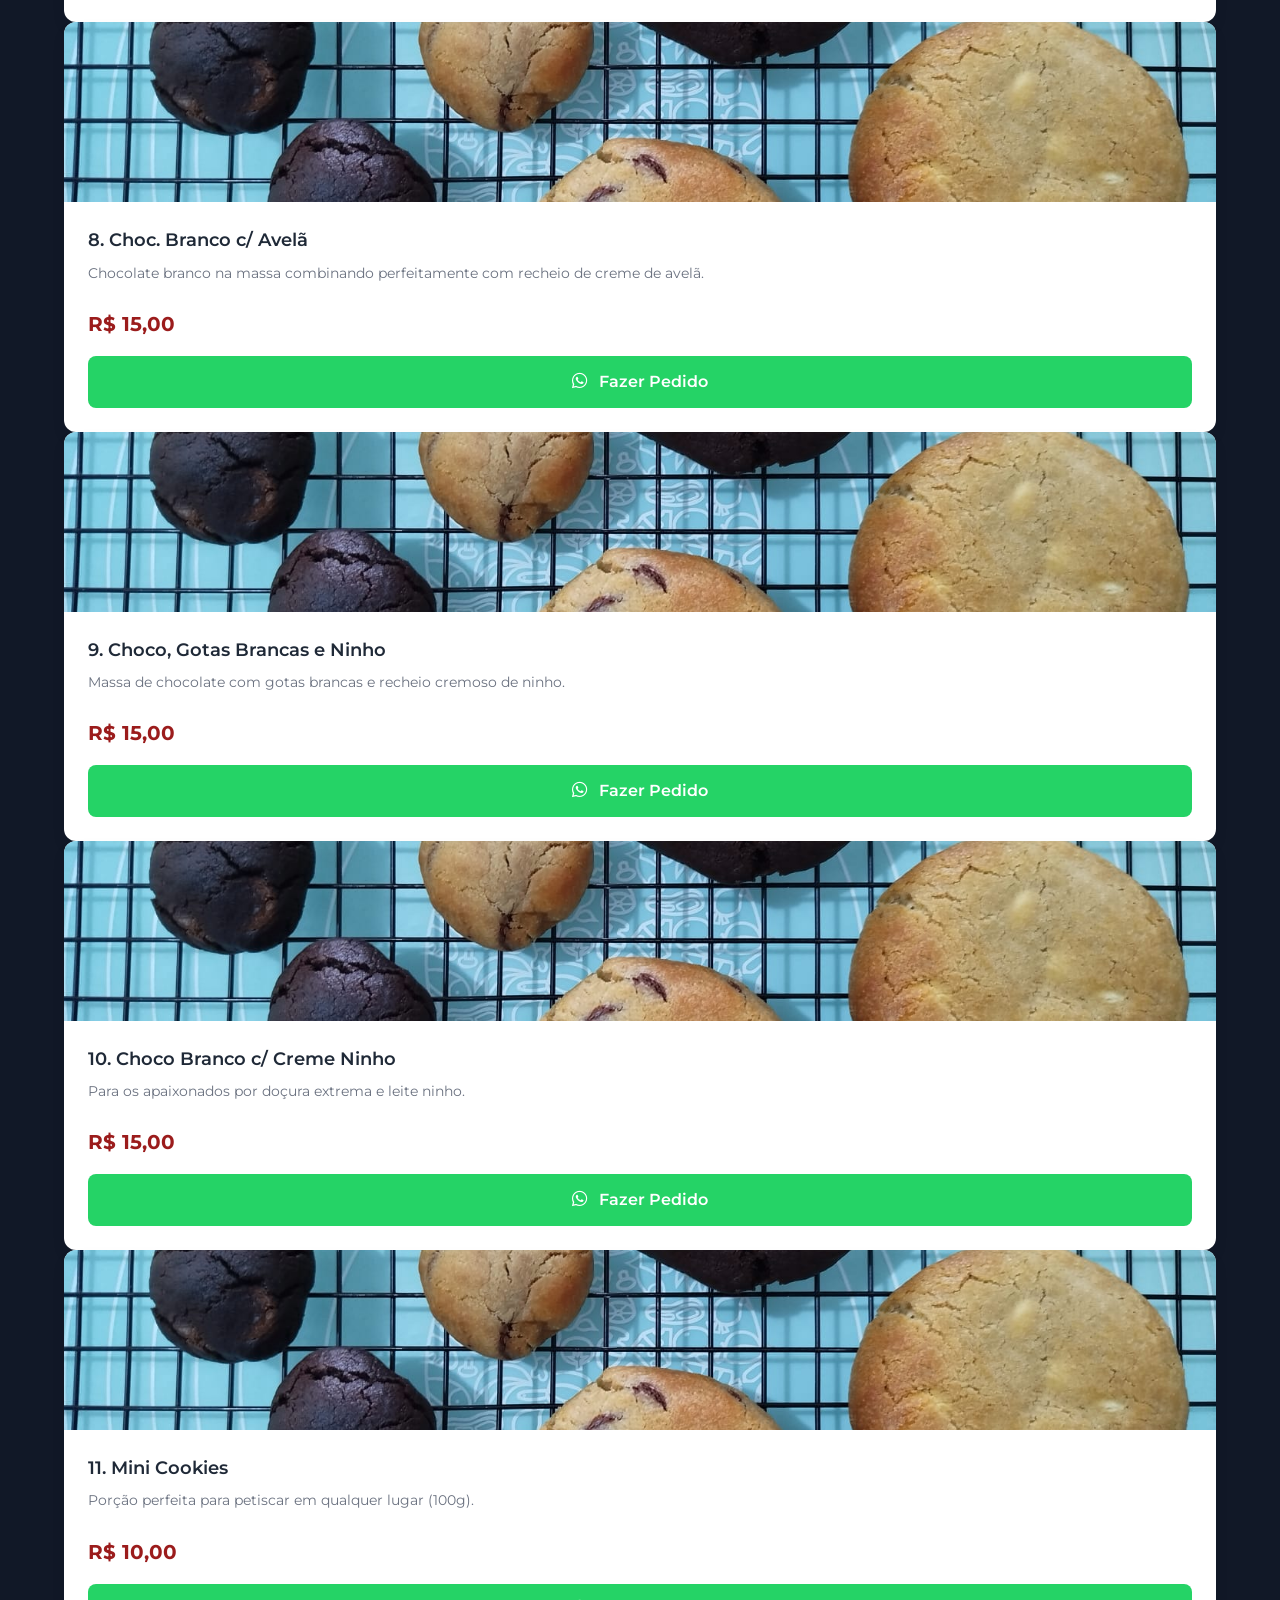
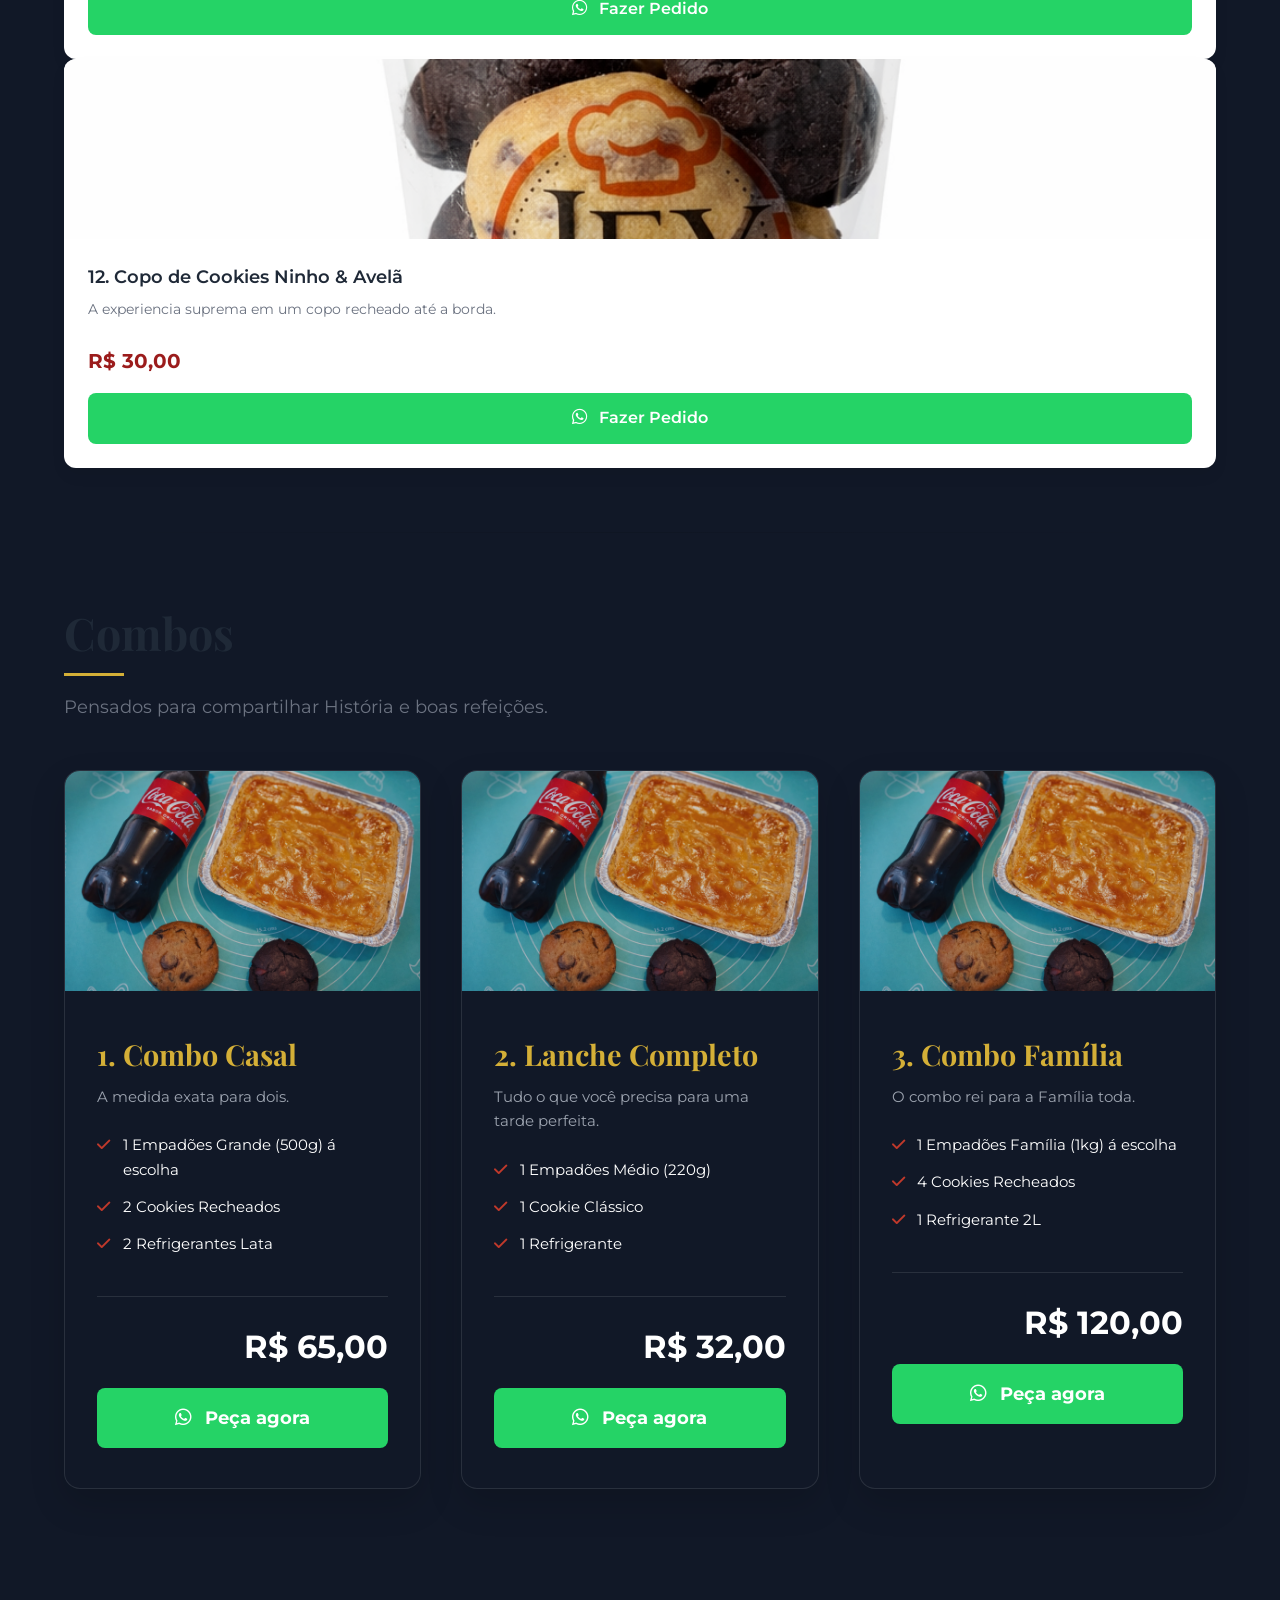
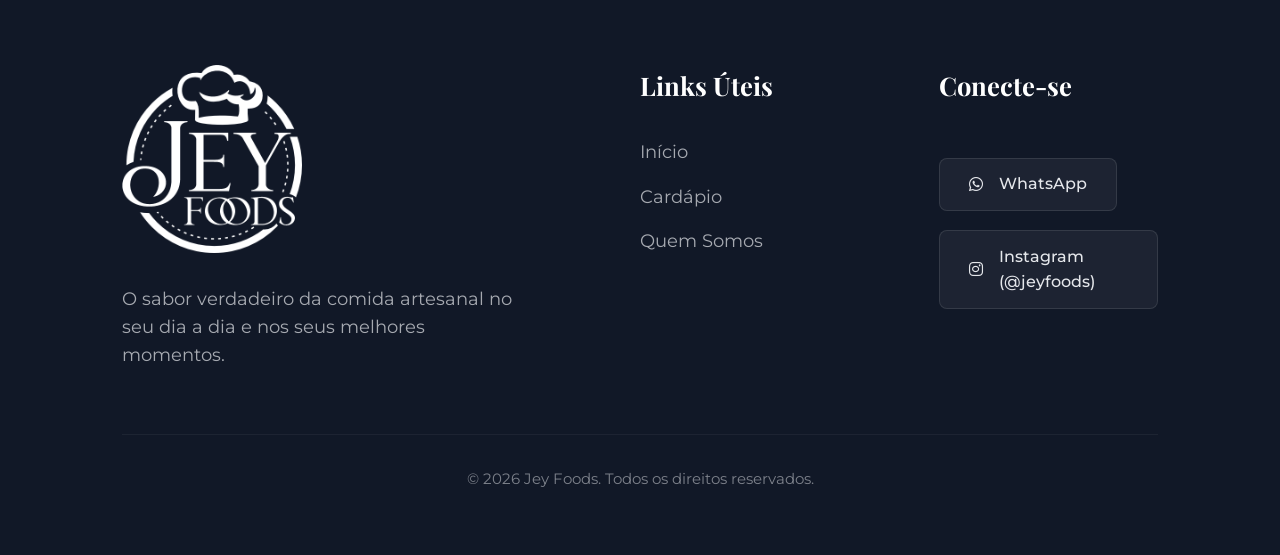
==== commit 257731cf: "Site jey foods versão 1.0" ====
--- a/cardapio.html
+++ b/cardapio.html
@@ -1,10 +1,15 @@
-﻿<!DOCTYPE html>
+<!DOCTYPE html>
 <html lang="pt-BR">
 
 <head>
     <meta charset="UTF-8">
     <meta name="viewport" content="width=device-width, initial-scale=1.0">
-    <title>Cardápio | Jey Foods</title>
+    <title>Cardápio de Doces e Salgados | Jey Foods</title>
+    <meta name="description" content="Navegue pelo cardápio completo da Jey Foods. Peça nossos famosos empadões artesanais que derretem na boca, cookies super recheados e combos exclusivos.">
+    <meta name="keywords" content="cardápio Jey Foods, encomendar empadão, cookies artesanais, doces premium, combos de lanche, comida artesanal">
+    <meta name="robots" content="index, follow">
+    
+    <link rel="icon" type="image/png" href="assets/Logo%20sem%20fundo%20-%20Jey%20Foods.png">
     <!-- Google Fonts -->
     <link rel="preconnect" href="https://fonts.googleapis.com">
     <link rel="preconnect" href="https://fonts.gstatic.com" crossorigin>
@@ -15,6 +20,29 @@
     <link rel="stylesheet" href="https://cdnjs.cloudflare.com/ajax/libs/font-awesome/6.4.0/css/all.min.css">
     <!-- Custom CSS -->
     <link rel="stylesheet" href="css/style.css">
+    <!-- Schema Markup JSON-LD -->
+    <script type="application/ld+json">
+    {
+      "@context": "https://schema.org",
+      "@type": "Menu",
+      "name": "Cardápio Jey Foods",
+      "description": "Cardápio artesanal de empadões, cookies e kits para compartilhar",
+      "hasMenuSection": [
+        {
+          "@type": "MenuSection",
+          "name": "Empadões Artesanais"
+        },
+        {
+          "@type": "MenuSection",
+          "name": "Cookies Artesanais"
+        },
+        {
+          "@type": "MenuSection",
+          "name": "Combos"
+        }
+      ]
+    }
+    </script>
 </head>
 
 <body class="menu-page-body">
@@ -24,7 +52,7 @@
         <div class="logo">
             <a href="index.html">
                 <img src="assets/Logo sem fundo - Jey Foods.png" alt="Jey Foods Logo"
-                    onerror="this.outerHTML='<h1 class=\'text-logo\'>Jey Foods</h1>'">
+                    onerror="this.outerHTML='<span class=\'text-logo\' style=\'display:block;margin-top:10px;\'>Jey Foods</span>'">
             </a>
         </div>
 
@@ -35,6 +63,7 @@
         <nav class="nav-links">
             <a href="index.html">Inicio</a>
             <a href="cardapio.html" class="active">Cardápio</a>
+            <a href="revendedores.html">Revendedores</a>
             <a href="index.html#sobre">Sobre</a>
             <a href="index.html#contato">Contato</a>
         </nav>
@@ -74,7 +103,7 @@
                             <div class="size-option"><span>1kg</span> <span class="price">R$ 60,00</span></div>
                         </div>
                         <a href='https://wa.me/5541995382815?text=Ol%C3%A1!%20Gostaria%20de%20fazer%20um%20pedido.'
-                            target='_blank' class='btn-order'><i class='fab fa-whatsapp'></i> Fazer Pedido</a>
+                            target='_blank' class='btn-order' title='Pedir no WhatsApp'><i class='fab fa-whatsapp'></i> Fazer Pedido</a>
                     </div>
                 </article>
 
@@ -95,7 +124,7 @@
                             <div class="size-option"><span>1kg</span> <span class="price">R$ 60,00</span></div>
                         </div>
                         <a href='https://wa.me/5541995382815?text=Ol%C3%A1!%20Gostaria%20de%20fazer%20um%20pedido.'
-                            target='_blank' class='btn-order'><i class='fab fa-whatsapp'></i> Fazer Pedido</a>
+                            target='_blank' class='btn-order' title='Pedir no WhatsApp'><i class='fab fa-whatsapp'></i> Fazer Pedido</a>
                     </div>
                 </article>
 
@@ -116,7 +145,7 @@
                             <div class="size-option"><span>1kg</span> <span class="price">R$ 70,00</span></div>
                         </div>
                         <a href='https://wa.me/5541995382815?text=Ol%C3%A1!%20Gostaria%20de%20fazer%20um%20pedido.'
-                            target='_blank' class='btn-order'><i class='fab fa-whatsapp'></i> Fazer Pedido</a>
+                            target='_blank' class='btn-order' title='Pedir no WhatsApp'><i class='fab fa-whatsapp'></i> Fazer Pedido</a>
                     </div>
                 </article>
             </div>
@@ -141,7 +170,7 @@
                         <p>Massa tradicional amanteigada com gotas de chocolate.</p>
                         <span class="price">R$ 10,00</span>
                         <a href='https://wa.me/5541995382815?text=Ol%C3%A1!%20Gostaria%20de%20fazer%20um%20pedido.'
-                            target='_blank' class='btn-order'><i class='fab fa-whatsapp'></i> Fazer Pedido</a>
+                            target='_blank' class='btn-order' title='Pedir no WhatsApp'><i class='fab fa-whatsapp'></i> Fazer Pedido</a>
                     </div>
                 </div>
 
@@ -153,7 +182,7 @@
                         <p>Massa tradicional super recheado com creme de avelã.</p>
                         <span class="price">R$ 14,00</span>
                         <a href='https://wa.me/5541995382815?text=Ol%C3%A1!%20Gostaria%20de%20fazer%20um%20pedido.'
-                            target='_blank' class='btn-order'><i class='fab fa-whatsapp'></i> Fazer Pedido</a>
+                            target='_blank' class='btn-order' title='Pedir no WhatsApp'><i class='fab fa-whatsapp'></i> Fazer Pedido</a>
                     </div>
                 </div>
 
@@ -165,7 +194,7 @@
                         <p>Massa intensa de cacau com muuuito chocolate.</p>
                         <span class="price">R$ 11,00</span>
                         <a href='https://wa.me/5541995382815?text=Ol%C3%A1!%20Gostaria%20de%20fazer%20um%20pedido.'
-                            target='_blank' class='btn-order'><i class='fab fa-whatsapp'></i> Fazer Pedido</a>
+                            target='_blank' class='btn-order' title='Pedir no WhatsApp'><i class='fab fa-whatsapp'></i> Fazer Pedido</a>
                     </div>
                 </div>
 
@@ -177,7 +206,7 @@
                         <p>O favorito: Massa de cacau com recheio de creme de avelã.</p>
                         <span class="price">R$ 15,00</span>
                         <a href='https://wa.me/5541995382815?text=Ol%C3%A1!%20Gostaria%20de%20fazer%20um%20pedido.'
-                            target='_blank' class='btn-order'><i class='fab fa-whatsapp'></i> Fazer Pedido</a>
+                            target='_blank' class='btn-order' title='Pedir no WhatsApp'><i class='fab fa-whatsapp'></i> Fazer Pedido</a>
                     </div>
                 </div>
 
@@ -189,7 +218,7 @@
                         <p>Metade massa tradicional, metade massa de chocolate.</p>
                         <span class="price">R$ 12,00</span>
                         <a href='https://wa.me/5541995382815?text=Ol%C3%A1!%20Gostaria%20de%20fazer%20um%20pedido.'
-                            target='_blank' class='btn-order'><i class='fab fa-whatsapp'></i> Fazer Pedido</a>
+                            target='_blank' class='btn-order' title='Pedir no WhatsApp'><i class='fab fa-whatsapp'></i> Fazer Pedido</a>
                     </div>
                 </div>
 
@@ -201,7 +230,7 @@
                         <p>As duas massas juntas abraÃ§ando o recheio de avelã.</p>
                         <span class="price">R$ 16,00</span>
                         <a href='https://wa.me/5541995382815?text=Ol%C3%A1!%20Gostaria%20de%20fazer%20um%20pedido.'
-                            target='_blank' class='btn-order'><i class='fab fa-whatsapp'></i> Fazer Pedido</a>
+                            target='_blank' class='btn-order' title='Pedir no WhatsApp'><i class='fab fa-whatsapp'></i> Fazer Pedido</a>
                     </div>
                 </div>
 
@@ -213,7 +242,7 @@
                         <p>Massa maravilhosa com gotas e pedaços de chocolate branco.</p>
                         <span class="price">R$ 11,00</span>
                         <a href='https://wa.me/5541995382815?text=Ol%C3%A1!%20Gostaria%20de%20fazer%20um%20pedido.'
-                            target='_blank' class='btn-order'><i class='fab fa-whatsapp'></i> Fazer Pedido</a>
+                            target='_blank' class='btn-order' title='Pedir no WhatsApp'><i class='fab fa-whatsapp'></i> Fazer Pedido</a>
                     </div>
                 </div>
 
@@ -225,7 +254,7 @@
                         <p>Chocolate branco na massa combinando perfeitamente com recheio de creme de avelã.</p>
                         <span class="price">R$ 15,00</span>
                         <a href='https://wa.me/5541995382815?text=Ol%C3%A1!%20Gostaria%20de%20fazer%20um%20pedido.'
-                            target='_blank' class='btn-order'><i class='fab fa-whatsapp'></i> Fazer Pedido</a>
+                            target='_blank' class='btn-order' title='Pedir no WhatsApp'><i class='fab fa-whatsapp'></i> Fazer Pedido</a>
                     </div>
                 </div>
 
@@ -237,7 +266,7 @@
                         <p>Massa de chocolate com gotas brancas e recheio cremoso de ninho.</p>
                         <span class="price">R$ 15,00</span>
                         <a href='https://wa.me/5541995382815?text=Ol%C3%A1!%20Gostaria%20de%20fazer%20um%20pedido.'
-                            target='_blank' class='btn-order'><i class='fab fa-whatsapp'></i> Fazer Pedido</a>
+                            target='_blank' class='btn-order' title='Pedir no WhatsApp'><i class='fab fa-whatsapp'></i> Fazer Pedido</a>
                     </div>
                 </div>
 
@@ -249,7 +278,7 @@
                         <p>Para os apaixonados por doçura extrema e leite ninho.</p>
                         <span class="price">R$ 15,00</span>
                         <a href='https://wa.me/5541995382815?text=Ol%C3%A1!%20Gostaria%20de%20fazer%20um%20pedido.'
-                            target='_blank' class='btn-order'><i class='fab fa-whatsapp'></i> Fazer Pedido</a>
+                            target='_blank' class='btn-order' title='Pedir no WhatsApp'><i class='fab fa-whatsapp'></i> Fazer Pedido</a>
                     </div>
                 </div>
 
@@ -261,7 +290,7 @@
                         <p>Porção perfeita para petiscar em qualquer lugar (100g).</p>
                         <span class="price">R$ 12,00</span>
                         <a href='https://wa.me/5541995382815?text=Ol%C3%A1!%20Gostaria%20de%20fazer%20um%20pedido.'
-                            target='_blank' class='btn-order'><i class='fab fa-whatsapp'></i> Fazer Pedido</a>
+                            target='_blank' class='btn-order' title='Pedir no WhatsApp'><i class='fab fa-whatsapp'></i> Fazer Pedido</a>
                     </div>
                 </div>
 
@@ -273,7 +302,7 @@
                         <p>A experiencia suprema em um copo recheado até a borda.</p>
                         <span class="price">R$ 30,00</span>
                         <a href='https://wa.me/5541995382815?text=Ol%C3%A1!%20Gostaria%20de%20fazer%20um%20pedido.'
-                            target='_blank' class='btn-order'><i class='fab fa-whatsapp'></i> Fazer Pedido</a>
+                            target='_blank' class='btn-order' title='Pedir no WhatsApp'><i class='fab fa-whatsapp'></i> Fazer Pedido</a>
                     </div>
                 </div>
 
@@ -291,7 +320,7 @@
 
                 <div class="combo-card">
                     <div class="combo-img">
-                        <img src="assets/combo_casal.jpg" alt="Combo Casal" onerror="this.src='assets/kit_demo.png'">
+                        <img src="assets/combo_casal.jpg" alt="Combo Casal" onerror="this.src='assets/kit_demo.png'" loading="lazy">
                     </div>
                     <div class="combo-details">
                         <h3>1. Combo Casal</h3>
@@ -370,6 +399,204 @@
 
             <div class="footer-social">
                 <h3>Conecte-se</h3>
+                <a href="https://wa.me/5541995382815?text=Ol%C3%A1!%20Gostaria%20de%20saber%20mais%20sobre%20a%20Jey%20Foods." target="_blank" class="social-btn whatsapp">
+                    <i class="fab fa-whatsapp"></i> WhatsApp
+                </a>
+                <a href="https://www.instagram.com/jeyfoods/" target="_blank" class="social-btn instagram">
+                    <i class="fab fa-instagram"></i> Instagram (@jeyfoods)
+                </a>
+            </div>
+        </div>
+                            onerror="this.src='assets/cookies_demo.jpg'"></div>
+                    <div class="cookie-info">
+                        <h4>5. Dueto</h4>
+                        <p>Metade massa tradicional, metade massa de chocolate.</p>
+                        <span class="price">R$ 12,00</span>
+                        <a href='https://wa.me/5541995382815?text=Ol%C3%A1!%20Gostaria%20de%20fazer%20um%20pedido.'
+                            target='_blank' class='btn-order' title='Pedir no WhatsApp'><i class='fab fa-whatsapp'></i> Fazer Pedido</a>
+                    </div>
+                </div>
+
+                <div class="cookie-card">
+                    <div class="cookie-img"><img src="assets/cookie_dueto_avela.jpg" alt="Cookie"
+                            onerror="this.src='assets/cookies_demo.jpg'"></div>
+                    <div class="cookie-info">
+                        <h4>6. Dueto c/ Creme de Avelã</h4>
+                        <p>As duas massas juntas abraÃ§ando o recheio de avelã.</p>
+                        <span class="price">R$ 16,00</span>
+                        <a href='https://wa.me/5541995382815?text=Ol%C3%A1!%20Gostaria%20de%20fazer%20um%20pedido.'
+                            target='_blank' class='btn-order' title='Pedir no WhatsApp'><i class='fab fa-whatsapp'></i> Fazer Pedido</a>
+                    </div>
+                </div>
+
+                <div class="cookie-card">
+                    <div class="cookie-img"><img src="assets/cookie_choc_branco.jpg" alt="Cookie"
+                            onerror="this.src='assets/cookies_demo.jpg'"></div>
+                    <div class="cookie-info">
+                        <h4>7. Chocolate Branco</h4>
+                        <p>Massa maravilhosa com gotas e pedaços de chocolate branco.</p>
+                        <span class="price">R$ 11,00</span>
+                        <a href='https://wa.me/5541995382815?text=Ol%C3%A1!%20Gostaria%20de%20fazer%20um%20pedido.'
+                            target='_blank' class='btn-order' title='Pedir no WhatsApp'><i class='fab fa-whatsapp'></i> Fazer Pedido</a>
+                    </div>
+                </div>
+
+                <div class="cookie-card">
+                    <div class="cookie-img"><img src="assets/cookie_choc_branco_avela.jpg" alt="Cookie"
+                            onerror="this.src='assets/cookies_demo.jpg'"></div>
+                    <div class="cookie-info">
+                        <h4>8. Choc. Branco c/ Avelã</h4>
+                        <p>Chocolate branco na massa combinando perfeitamente com recheio de creme de avelã.</p>
+                        <span class="price">R$ 15,00</span>
+                        <a href='https://wa.me/5541995382815?text=Ol%C3%A1!%20Gostaria%20de%20fazer%20um%20pedido.'
+                            target='_blank' class='btn-order' title='Pedir no WhatsApp'><i class='fab fa-whatsapp'></i> Fazer Pedido</a>
+                    </div>
+                </div>
+
+                <div class="cookie-card">
+                    <div class="cookie-img"><img src="assets/cookie_gotas_brancas_ninho.jpg" alt="Cookie"
+                            onerror="this.src='assets/cookies_demo.jpg'"></div>
+                    <div class="cookie-info">
+                        <h4>9. Choco, Gotas Brancas e Ninho</h4>
+                        <p>Massa de chocolate com gotas brancas e recheio cremoso de ninho.</p>
+                        <span class="price">R$ 15,00</span>
+                        <a href='https://wa.me/5541995382815?text=Ol%C3%A1!%20Gostaria%20de%20fazer%20um%20pedido.'
+                            target='_blank' class='btn-order' title='Pedir no WhatsApp'><i class='fab fa-whatsapp'></i> Fazer Pedido</a>
+                    </div>
+                </div>
+
+                <div class="cookie-card">
+                    <div class="cookie-img"><img src="assets/cookie_choc_branco_ninho.jpg" alt="Cookie"
+                            onerror="this.src='assets/cookies_demo.jpg'"></div>
+                    <div class="cookie-info">
+                        <h4>10. Choco Branco c/ Creme Ninho</h4>
+                        <p>Para os apaixonados por doçura extrema e leite ninho.</p>
+                        <span class="price">R$ 15,00</span>
+                        <a href='https://wa.me/5541995382815?text=Ol%C3%A1!%20Gostaria%20de%20fazer%20um%20pedido.'
+                            target='_blank' class='btn-order' title='Pedir no WhatsApp'><i class='fab fa-whatsapp'></i> Fazer Pedido</a>
+                    </div>
+                </div>
+
+                <div class="cookie-card">
+                    <div class="cookie-img"><img src="assets/cookie_mini.jpg" alt="Cookie"
+                            onerror="this.src='assets/cookies_demo.jpg'"></div>
+                    <div class="cookie-info">
+                        <h4>11. Mini Cookies</h4>
+                        <p>Porção perfeita para petiscar em qualquer lugar (100g).</p>
+                        <span class="price">R$ 10,00</span>
+                        <a href='https://wa.me/5541995382815?text=Ol%C3%A1!%20Gostaria%20de%20fazer%20um%20pedido.'
+                            target='_blank' class='btn-order' title='Pedir no WhatsApp'><i class='fab fa-whatsapp'></i> Fazer Pedido</a>
+                    </div>
+                </div>
+
+                <div class="cookie-card">
+                    <div class="cookie-img"><img src="assets/cookienocopo.png" alt="Copo de Cookies"
+                            onerror="this.src='assets/cookienocopo.png'"></div>
+                    <div class="cookie-info">
+                        <h4>12. Copo de Cookies Ninho & Avelã</h4>
+                        <p>A experiencia suprema em um copo recheado até a borda.</p>
+                        <span class="price">R$ 30,00</span>
+                        <a href='https://wa.me/5541995382815?text=Ol%C3%A1!%20Gostaria%20de%20fazer%20um%20pedido.'
+                            target='_blank' class='btn-order' title='Pedir no WhatsApp'><i class='fab fa-whatsapp'></i> Fazer Pedido</a>
+                    </div>
+                </div>
+
+            </div>
+        </section>
+
+        <hr class="menu-divider">
+
+        <!-- Kits (Combos) -->
+        <section id="kits" class="menu-category">
+            <h2 class="category-title">Combos</h2>
+            <p class="category-subtitle">Pensados para compartilhar História e boas refeições.</p>
+
+            <div class="combos-grid">
+
+                <div class="combo-card">
+                    <div class="combo-img">
+                        <img src="assets/combo_casal.jpg" alt="Combo Casal" onerror="this.src='assets/kit_demo.png'" loading="lazy">
+                    </div>
+                    <div class="combo-details">
+                        <h3>1. Combo Casal</h3>
+                        <p>A medida exata para dois.</p>
+                        <ul class="combo-items">
+                            <li><i class="fas fa-check"></i> 1 Empadões Grande (500g) á escolha</li>
+                            <li><i class="fas fa-check"></i> 2 Cookies Recheados</li>
+                            <li><i class="fas fa-check"></i> 2 Refrigerantes Lata</li>
+                        </ul>
+                        <span class="combo-price">R$ 65,00</span>
+                        <a href='https://wa.me/5541995382815?text=Ol%C3%A1!%20Gostaria%20de%20fazer%20um%20pedido.'
+                            target='_blank' class='combo-btn-order'><i class='fab fa-whatsapp'></i> Peça agora</a>
+                    </div>
+                </div>
+
+                <div class="combo-card">
+                    <div class="combo-img">
+                        <img src="assets/combo_lanche.jpg" alt="Lanche Completo"
+                            onerror="this.src='assets/kit_demo.png'">
+                    </div>
+                    <div class="combo-details">
+                        <h3>2. Lanche Completo</h3>
+                        <p>Tudo o que você precisa para uma tarde perfeita.</p>
+                        <ul class="combo-items">
+                            <li><i class="fas fa-check"></i> 1 Empadões Médio (220g)</li>
+                            <li><i class="fas fa-check"></i> 1 Cookie Clássico</li>
+                            <li><i class="fas fa-check"></i> 1 Refrigerante</li>
+                        </ul>
+                        <span class="combo-price">R$ 32,00</span>
+                        <a href='https://wa.me/5541995382815?text=Ol%C3%A1!%20Gostaria%20de%20fazer%20um%20pedido.'
+                            target='_blank' class='combo-btn-order'><i class='fab fa-whatsapp'></i> Peça agora</a>
+                    </div>
+                </div>
+
+                <div class="combo-card">
+                    <div class="combo-img">
+                        <img src="assets/combo_familia.jpg" alt="Combo Família"
+                            onerror="this.src='assets/kit_demo.png'">
+                    </div>
+                    <div class="combo-details">
+                        <h3>3. Combo Família</h3>
+                        <p>O combo rei para a Família toda.</p>
+                        <ul class="combo-items">
+                            <li><i class="fas fa-check"></i> 1 Empadões Família (1kg) á escolha</li>
+                            <li><i class="fas fa-check"></i> 4 Cookies Recheados</li>
+                            <li><i class="fas fa-check"></i> 1 Refrigerante 2L</li>
+                        </ul>
+                        <span class="combo-price">R$ 120,00</span>
+                        <a href='https://wa.me/5541995382815?text=Ol%C3%A1!%20Gostaria%20de%20fazer%20um%20pedido.'
+                            target='_blank' class='combo-btn-order'><i class='fab fa-whatsapp'></i> Peça agora</a>
+                    </div>
+                </div>
+
+            </div>
+        </section>
+
+    </main>
+
+    <!-- Footer -->
+    <footer class="footer" id="contato">
+        <div class="footer-grid">
+            <div class="footer-brand">
+                <img src="assets/Logo sem fundo - Jey Foods.png" alt="Jey Foods Logo"
+                    onerror="this.outerHTML='<h2 class=\'text-logo-white\'>Jey Foods</h2>'">
+                <p>O sabor verdadeiro da comida artesanal no seu dia a dia e nos seus melhores momentos.</p>
+            </div>
+
+            <div class="footer-links">
+                <h3>Links Úteis</h3>
+                <ul>
+                    <li><a href="index.html">Início</a></li>
+                    <li><a href="cardapio.html">Cardápio</a></li>
+                    <li><a href="index.html#sobre">Quem Somos</a></li>
+                </ul>
+            </div>
+
+            <div class="footer-social">
+                <h3>Conecte-se</h3>
+                <a href="https://wa.me/5541995382815?text=Ol%C3%A1!%20Gostaria%20de%20saber%20mais%20sobre%20a%20Jey%20Foods." target="_blank" class="social-btn whatsapp">
+                    <i class="fab fa-whatsapp"></i> WhatsApp
+                </a>
                 <a href="https://www.instagram.com/jeyfoods/" target="_blank" class="social-btn instagram">
                     <i class="fab fa-instagram"></i> Instagram (@jeyfoods)
                 </a>
@@ -382,6 +609,14 @@
 
     <!-- JS -->
     <script src="js/script.js"></script>
+
+    <!-- Botão Flutuante WhatsApp -->
+    <a href="https://wa.me/5541995382815?text=Ol%C3%A1!%20Gostaria%20de%20fazer%20um%20pedido%20ou%20tirar%20d%C3%BAvidas." target="_blank" class="floating-whatsapp" aria-label="Fale conosco no WhatsApp">
+        <i class="fab fa-whatsapp"></i>
+    </a>
+    <button id="back-to-top" class="back-to-top" aria-label="Voltar ao topo">
+        <i class="fas fa-arrow-up"></i>
+    </button>
 </body>
 
 </html>
--- a/css/style.css
+++ b/css/style.css
@@ -72,7 +72,7 @@
     width: 100%;
     min-height: 100vh;
     /* Fundo escuro texturizado; a imagem é o hero_bg, tem fallback pra gradiente solido se falhar */
-    background: linear-gradient(to bottom, rgba(17, 24, 39, 0.85), rgba(17, 24, 39, 0.65)), url('/assets/hero_bg.jpg') center/cover no-repeat;
+    background: linear-gradient(to bottom, rgba(17, 24, 39, 0.85), rgba(17, 24, 39, 0.65)), url('../assets/hero_bg.jpg') center/cover no-repeat;
     background-color: var(--dark-bg);
     display: flex;
     flex-direction: column;
@@ -225,6 +225,7 @@
     max-width: 800px;
 }
 
+.hero-text h1,
 .hero-text h2 {
     font-size: 4rem;
     color: var(--white);
@@ -643,6 +644,13 @@
 
 .social-btn.instagram:hover {
     background: linear-gradient(45deg, #f09433 0%, #e6683c 25%, #dc2743 50%, #cc2366 75%, #bc1888 100%);
+    border-color: transparent;
+    color: var(--white);
+    transform: translateY(-3px);
+}
+
+.social-btn.whatsapp:hover {
+    background: #25D366;
     border-color: transparent;
     color: var(--white);
     transform: translateY(-3px);
@@ -1104,6 +1112,146 @@
     padding-top: 1.5rem;
 }
 
+/* ---- 7. Revendedores Exclusivo ---- */
+.reseller-hero {
+    /* Usando o mesmo fundo premium escuro da home para ficar elegante e legível */
+    background: linear-gradient(to bottom, rgba(17, 24, 39, 0.85), rgba(17, 24, 39, 0.7)), url('../assets/hero_bg.jpg') center/cover no-repeat;
+    min-height: 70vh;
+    display: flex;
+    align-items: center;
+    justify-content: center;
+    text-align: center;
+}
+
+.reseller-hero-content {
+    max-width: 900px;
+    padding: 0 20px;
+}
+
+.reseller-hero-content h1 {
+    font-size: 3.5rem;
+    color: var(--white);
+    margin-bottom: 1rem;
+    text-shadow: 2px 2px 10px rgba(0,0,0,0.5);
+}
+
+.reseller-hero-content p {
+    color: #f3f4f6; /* Cor clara e legível */
+    font-size: 1.25rem;
+    margin-bottom: 2rem;
+    text-shadow: 1px 1px 5px rgba(0,0,0,0.5);
+    line-height: 1.6;
+}
+
+.hero-benefits {
+    display: flex;
+    gap: 1.5rem;
+    justify-content: center;
+    margin-top: 2rem;
+    flex-wrap: wrap;
+}
+
+.benefit-badge {
+    background: rgba(255, 255, 255, 0.1);
+    backdrop-filter: blur(10px);
+    -webkit-backdrop-filter: blur(10px);
+    border: 1px solid rgba(255, 255, 255, 0.2);
+    padding: 0.8rem 1.5rem;
+    border-radius: 50px;
+    color: var(--gold);
+    font-weight: 600;
+    display: flex;
+    align-items: center;
+    gap: 0.5rem;
+    transition: var(--transition-fast);
+}
+
+.benefit-badge:hover {
+    background: var(--primary-color);
+    color: var(--white);
+    transform: translateY(-3px);
+    border-color: var(--primary-light);
+}
+
+/* ---- 8. Floating Actions (WhatsApp & Back to Top) ---- */
+.floating-whatsapp {
+    position: fixed;
+    bottom: 25px;
+    right: 25px;
+    width: 60px;
+    height: 60px;
+    background-color: #25D366;
+    color: var(--white);
+    border-radius: 50%;
+    display: flex;
+    justify-content: center;
+    align-items: center;
+    font-size: 2.2rem;
+    box-shadow: 0 4px 15px rgba(37, 211, 102, 0.4);
+    z-index: 1000;
+    transition: var(--transition-fast);
+    text-decoration: none;
+}
+
+.floating-whatsapp:hover {
+    background-color: #1ebe5d;
+    transform: scale(1.1) translateY(-5px);
+    box-shadow: 0 6px 20px rgba(37, 211, 102, 0.6);
+    color: var(--white);
+}
+
+.back-to-top {
+    position: fixed;
+    bottom: 100px;
+    right: 25px;
+    width: 50px;
+    height: 50px;
+    background-color: var(--dark-bg);
+    color: var(--gold);
+    border: 2px solid var(--gold);
+    border-radius: 50%;
+    display: flex;
+    justify-content: center;
+    align-items: center;
+    font-size: 1.5rem;
+    box-shadow: 0 4px 15px rgba(0, 0, 0, 0.3);
+    z-index: 1000;
+    cursor: pointer;
+    opacity: 0;
+    visibility: hidden;
+    transform: translateY(20px);
+    transition: all 0.4s ease;
+}
+
+.back-to-top.show {
+    opacity: 1;
+    visibility: visible;
+    transform: translateY(0);
+}
+
+.back-to-top:hover {
+    background-color: var(--gold);
+    color: var(--dark-bg);
+}
+
+@media (max-width: 768px) {
+    .floating-whatsapp {
+        bottom: 20px;
+        right: 20px;
+        width: 55px;
+        height: 55px;
+        font-size: 1.8rem;
+    }
+    
+    .back-to-top {
+        bottom: 85px;
+        right: 20px;
+        width: 45px;
+        height: 45px;
+        font-size: 1.3rem;
+    }
+}
+
 /* Resposividad Menu */
 @media (max-width: 1024px) {
     .combos-grid {
@@ -1194,4 +1342,153 @@
     transform: translateY(-2px);
     box-shadow: 0 6px 15px rgba(37, 211, 102, 0.3);
     color: var(--white);
+}
+
+/* =========================================================
+   PAGE: B2B SECTION (REVENDEDORES) E ANIMAÇÕES
+========================================================= */
+
+.b2b-section {
+    padding: 6rem 5%;
+    background-color: var(--white);
+    border-top: 1px solid rgba(0,0,0,0.05);
+}
+
+.b2b-container {
+    max-width: 1200px;
+    margin: 0 auto;
+    display: flex;
+    align-items: center;
+    gap: 4rem;
+}
+
+.b2b-text {
+    flex: 1;
+}
+
+.b2b-text h2 {
+    font-size: 2.8rem;
+    color: var(--primary-color);
+    margin-bottom: 1.5rem;
+    font-family: var(--font-heading);
+}
+
+.b2b-text p {
+    font-size: 1.1rem;
+    color: #4b5563;
+    margin-bottom: 1rem;
+    line-height: 1.7;
+}
+
+.b2b-benefits {
+    list-style: none;
+    margin: 2rem 0;
+}
+
+.b2b-benefits li {
+    font-size: 1.1rem;
+    color: var(--dark-text);
+    margin-bottom: 1rem;
+    display: flex;
+    align-items: center;
+    gap: 1rem;
+    font-weight: 500;
+}
+
+.b2b-benefits i {
+    color: var(--gold);
+    font-size: 1.3rem;
+}
+
+.b2b-btn {
+    display: inline-block;
+    padding: 1rem 2rem;
+    background-color: var(--dark-bg);
+    color: var(--gold);
+    font-weight: 700;
+    font-size: 1.1rem;
+    border-radius: 8px;
+    text-decoration: none;
+    transition: var(--transition-fast);
+    box-shadow: 0 8px 20px rgba(0,0,0,0.15);
+}
+
+.b2b-btn i {
+    margin-right: 8px;
+}
+
+.b2b-btn:hover {
+    background-color: var(--gold);
+    color: var(--dark-bg);
+    transform: translateY(-3px);
+    box-shadow: 0 12px 25px rgba(212, 175, 55, 0.3);
+}
+
+.b2b-image {
+    flex: 1;
+    border-radius: 16px;
+    overflow: hidden;
+    box-shadow: 0 15px 35px rgba(0,0,0,0.1);
+    position: relative;
+}
+
+.b2b-image img {
+    width: 100%;
+    height: 100%;
+    object-fit: cover;
+    display: block;
+}
+
+@media (max-width: 900px) {
+    .b2b-container {
+        flex-direction: column;
+        text-align: center;
+    }
+    .b2b-benefits li {
+        justify-content: center;
+    }
+}
+
+/* --- Floating WhatsApp Button --- */
+.floating-whatsapp {
+    position: fixed;
+    bottom: 30px;
+    right: 30px;
+    width: 65px;
+    height: 65px;
+    background-color: #25d366;
+    color: #fff;
+    border-radius: 50%;
+    display: flex;
+    align-items: center;
+    justify-content: center;
+    font-size: 2.2rem;
+    box-shadow: 0 10px 25px rgba(37, 211, 102, 0.4);
+    z-index: 9999;
+    transition: var(--transition-fast);
+    animation: bounceIn 1s cubic-bezier(0.175, 0.885, 0.32, 1.275);
+}
+
+.floating-whatsapp:hover {
+    transform: scale(1.1) rotate(5deg);
+    box-shadow: 0 15px 35px rgba(37, 211, 102, 0.6);
+    color: #fff;
+}
+
+@keyframes bounceIn {
+    0% { transform: scale(0); opacity: 0; }
+    50% { transform: scale(1.2); opacity: 1; }
+    100% { transform: scale(1); opacity: 1; }
+}
+
+/* --- Scroll Animations --- */
+.fade-in {
+    opacity: 0;
+    transform: translateY(30px);
+    transition: opacity 0.8s ease-out, transform 0.8s ease-out;
+}
+
+.fade-in.is-visible {
+    opacity: 1;
+    transform: translateY(0);
 }
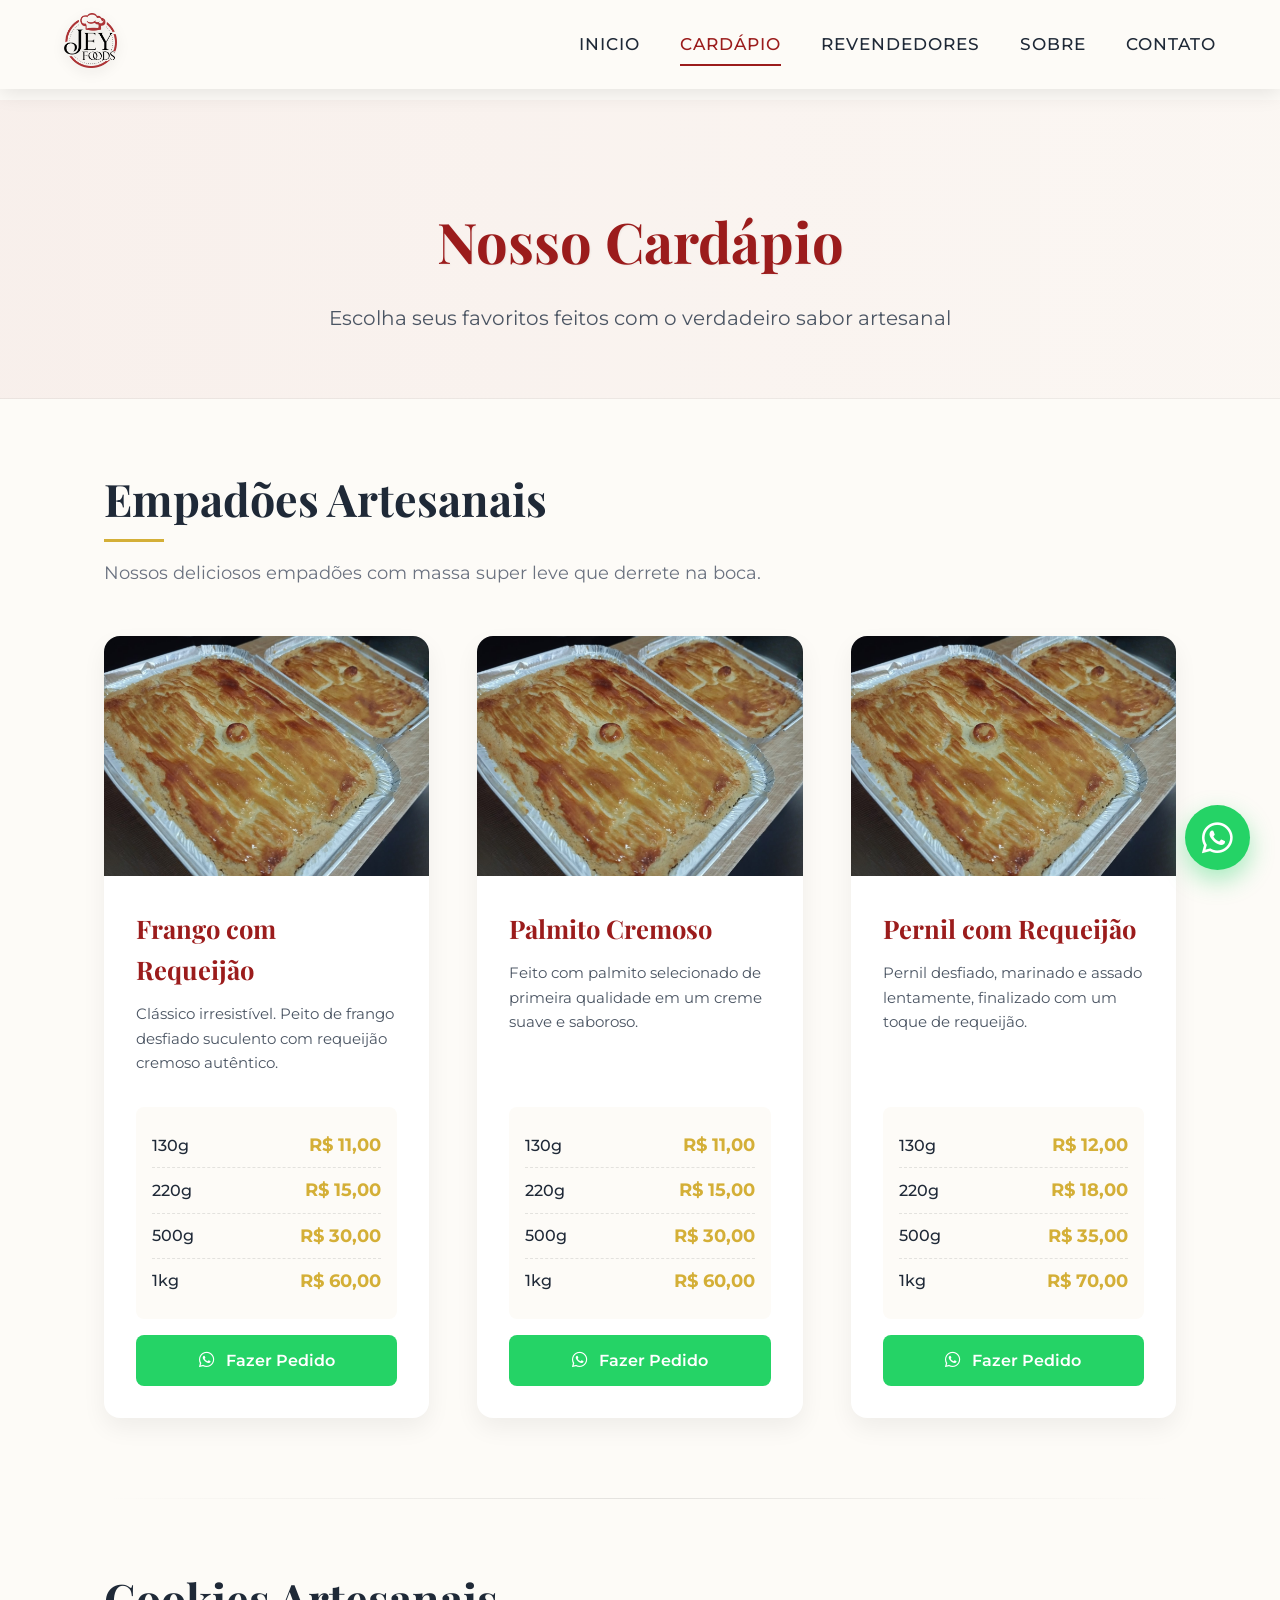
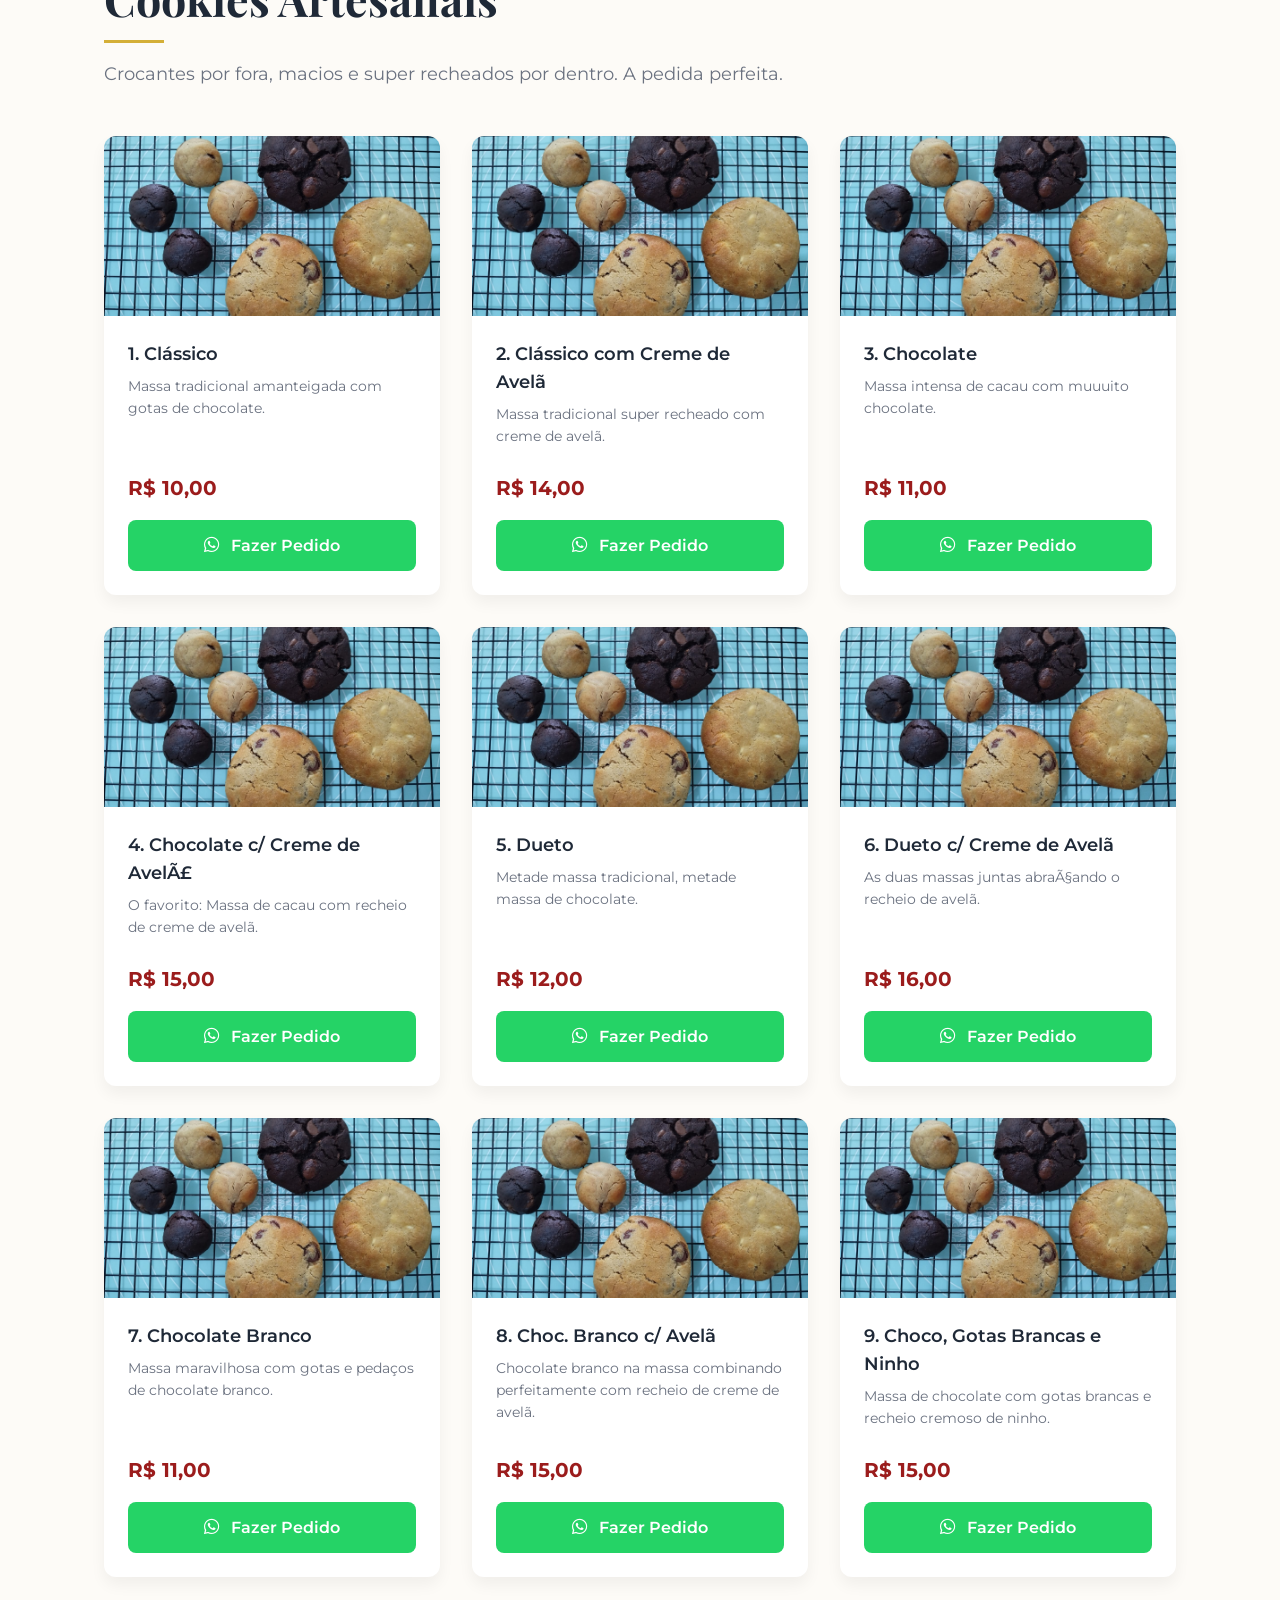
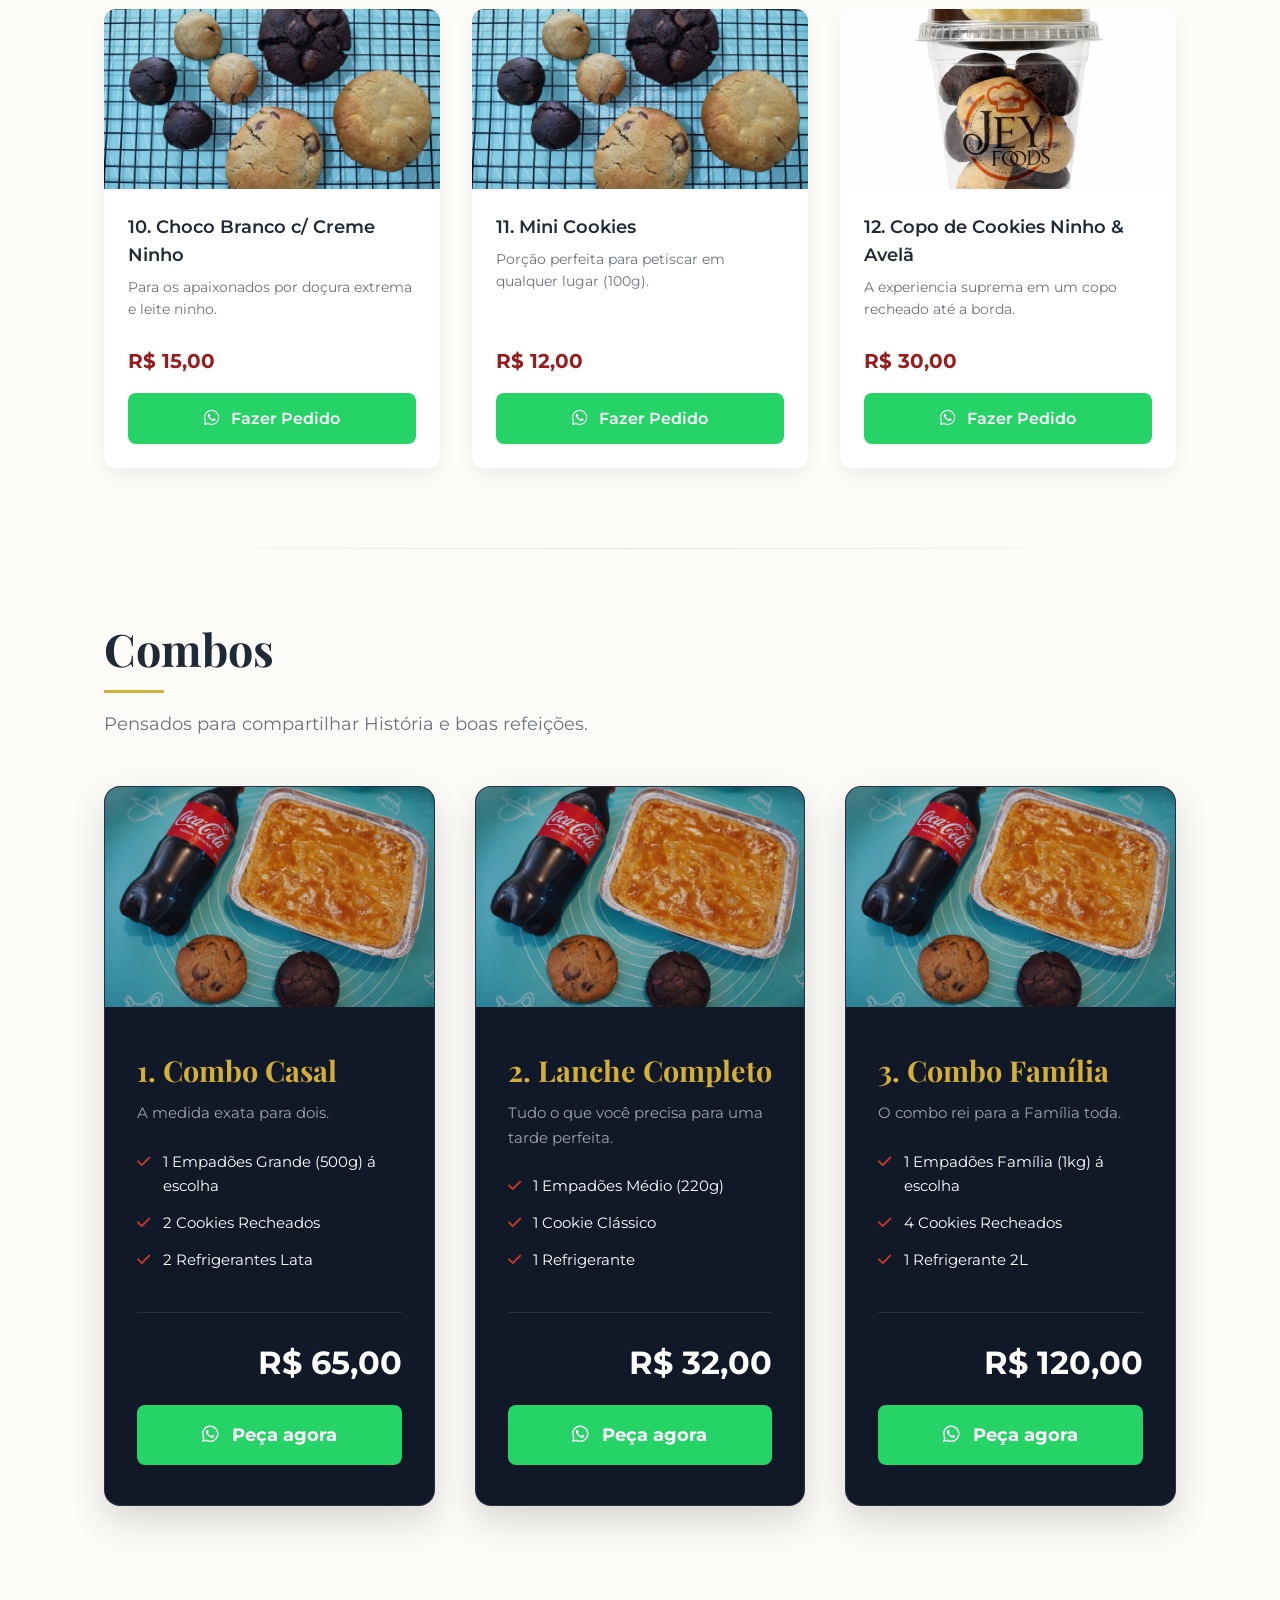
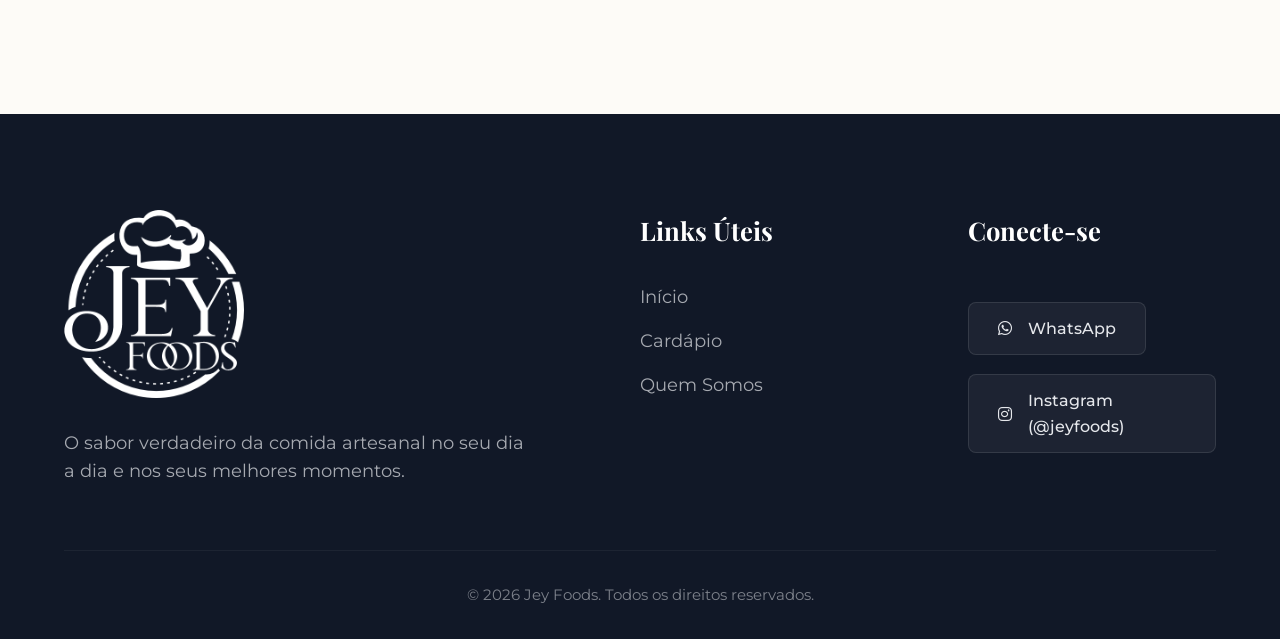
==== commit d2361ff4: "correção de duplicação do cardapio Co-authored-by: Copilot <copilot@github.com>" ====
--- a/cardapio.html
+++ b/cardapio.html
@@ -407,201 +407,6 @@
                 </a>
             </div>
         </div>
-                            onerror="this.src='assets/cookies_demo.jpg'"></div>
-                    <div class="cookie-info">
-                        <h4>5. Dueto</h4>
-                        <p>Metade massa tradicional, metade massa de chocolate.</p>
-                        <span class="price">R$ 12,00</span>
-                        <a href='https://wa.me/5541995382815?text=Ol%C3%A1!%20Gostaria%20de%20fazer%20um%20pedido.'
-                            target='_blank' class='btn-order' title='Pedir no WhatsApp'><i class='fab fa-whatsapp'></i> Fazer Pedido</a>
-                    </div>
-                </div>
-
-                <div class="cookie-card">
-                    <div class="cookie-img"><img src="assets/cookie_dueto_avela.jpg" alt="Cookie"
-                            onerror="this.src='assets/cookies_demo.jpg'"></div>
-                    <div class="cookie-info">
-                        <h4>6. Dueto c/ Creme de Avelã</h4>
-                        <p>As duas massas juntas abraÃ§ando o recheio de avelã.</p>
-                        <span class="price">R$ 16,00</span>
-                        <a href='https://wa.me/5541995382815?text=Ol%C3%A1!%20Gostaria%20de%20fazer%20um%20pedido.'
-                            target='_blank' class='btn-order' title='Pedir no WhatsApp'><i class='fab fa-whatsapp'></i> Fazer Pedido</a>
-                    </div>
-                </div>
-
-                <div class="cookie-card">
-                    <div class="cookie-img"><img src="assets/cookie_choc_branco.jpg" alt="Cookie"
-                            onerror="this.src='assets/cookies_demo.jpg'"></div>
-                    <div class="cookie-info">
-                        <h4>7. Chocolate Branco</h4>
-                        <p>Massa maravilhosa com gotas e pedaços de chocolate branco.</p>
-                        <span class="price">R$ 11,00</span>
-                        <a href='https://wa.me/5541995382815?text=Ol%C3%A1!%20Gostaria%20de%20fazer%20um%20pedido.'
-                            target='_blank' class='btn-order' title='Pedir no WhatsApp'><i class='fab fa-whatsapp'></i> Fazer Pedido</a>
-                    </div>
-                </div>
-
-                <div class="cookie-card">
-                    <div class="cookie-img"><img src="assets/cookie_choc_branco_avela.jpg" alt="Cookie"
-                            onerror="this.src='assets/cookies_demo.jpg'"></div>
-                    <div class="cookie-info">
-                        <h4>8. Choc. Branco c/ Avelã</h4>
-                        <p>Chocolate branco na massa combinando perfeitamente com recheio de creme de avelã.</p>
-                        <span class="price">R$ 15,00</span>
-                        <a href='https://wa.me/5541995382815?text=Ol%C3%A1!%20Gostaria%20de%20fazer%20um%20pedido.'
-                            target='_blank' class='btn-order' title='Pedir no WhatsApp'><i class='fab fa-whatsapp'></i> Fazer Pedido</a>
-                    </div>
-                </div>
-
-                <div class="cookie-card">
-                    <div class="cookie-img"><img src="assets/cookie_gotas_brancas_ninho.jpg" alt="Cookie"
-                            onerror="this.src='assets/cookies_demo.jpg'"></div>
-                    <div class="cookie-info">
-                        <h4>9. Choco, Gotas Brancas e Ninho</h4>
-                        <p>Massa de chocolate com gotas brancas e recheio cremoso de ninho.</p>
-                        <span class="price">R$ 15,00</span>
-                        <a href='https://wa.me/5541995382815?text=Ol%C3%A1!%20Gostaria%20de%20fazer%20um%20pedido.'
-                            target='_blank' class='btn-order' title='Pedir no WhatsApp'><i class='fab fa-whatsapp'></i> Fazer Pedido</a>
-                    </div>
-                </div>
-
-                <div class="cookie-card">
-                    <div class="cookie-img"><img src="assets/cookie_choc_branco_ninho.jpg" alt="Cookie"
-                            onerror="this.src='assets/cookies_demo.jpg'"></div>
-                    <div class="cookie-info">
-                        <h4>10. Choco Branco c/ Creme Ninho</h4>
-                        <p>Para os apaixonados por doçura extrema e leite ninho.</p>
-                        <span class="price">R$ 15,00</span>
-                        <a href='https://wa.me/5541995382815?text=Ol%C3%A1!%20Gostaria%20de%20fazer%20um%20pedido.'
-                            target='_blank' class='btn-order' title='Pedir no WhatsApp'><i class='fab fa-whatsapp'></i> Fazer Pedido</a>
-                    </div>
-                </div>
-
-                <div class="cookie-card">
-                    <div class="cookie-img"><img src="assets/cookie_mini.jpg" alt="Cookie"
-                            onerror="this.src='assets/cookies_demo.jpg'"></div>
-                    <div class="cookie-info">
-                        <h4>11. Mini Cookies</h4>
-                        <p>Porção perfeita para petiscar em qualquer lugar (100g).</p>
-                        <span class="price">R$ 10,00</span>
-                        <a href='https://wa.me/5541995382815?text=Ol%C3%A1!%20Gostaria%20de%20fazer%20um%20pedido.'
-                            target='_blank' class='btn-order' title='Pedir no WhatsApp'><i class='fab fa-whatsapp'></i> Fazer Pedido</a>
-                    </div>
-                </div>
-
-                <div class="cookie-card">
-                    <div class="cookie-img"><img src="assets/cookienocopo.png" alt="Copo de Cookies"
-                            onerror="this.src='assets/cookienocopo.png'"></div>
-                    <div class="cookie-info">
-                        <h4>12. Copo de Cookies Ninho & Avelã</h4>
-                        <p>A experiencia suprema em um copo recheado até a borda.</p>
-                        <span class="price">R$ 30,00</span>
-                        <a href='https://wa.me/5541995382815?text=Ol%C3%A1!%20Gostaria%20de%20fazer%20um%20pedido.'
-                            target='_blank' class='btn-order' title='Pedir no WhatsApp'><i class='fab fa-whatsapp'></i> Fazer Pedido</a>
-                    </div>
-                </div>
-
-            </div>
-        </section>
-
-        <hr class="menu-divider">
-
-        <!-- Kits (Combos) -->
-        <section id="kits" class="menu-category">
-            <h2 class="category-title">Combos</h2>
-            <p class="category-subtitle">Pensados para compartilhar História e boas refeições.</p>
-
-            <div class="combos-grid">
-
-                <div class="combo-card">
-                    <div class="combo-img">
-                        <img src="assets/combo_casal.jpg" alt="Combo Casal" onerror="this.src='assets/kit_demo.png'" loading="lazy">
-                    </div>
-                    <div class="combo-details">
-                        <h3>1. Combo Casal</h3>
-                        <p>A medida exata para dois.</p>
-                        <ul class="combo-items">
-                            <li><i class="fas fa-check"></i> 1 Empadões Grande (500g) á escolha</li>
-                            <li><i class="fas fa-check"></i> 2 Cookies Recheados</li>
-                            <li><i class="fas fa-check"></i> 2 Refrigerantes Lata</li>
-                        </ul>
-                        <span class="combo-price">R$ 65,00</span>
-                        <a href='https://wa.me/5541995382815?text=Ol%C3%A1!%20Gostaria%20de%20fazer%20um%20pedido.'
-                            target='_blank' class='combo-btn-order'><i class='fab fa-whatsapp'></i> Peça agora</a>
-                    </div>
-                </div>
-
-                <div class="combo-card">
-                    <div class="combo-img">
-                        <img src="assets/combo_lanche.jpg" alt="Lanche Completo"
-                            onerror="this.src='assets/kit_demo.png'">
-                    </div>
-                    <div class="combo-details">
-                        <h3>2. Lanche Completo</h3>
-                        <p>Tudo o que você precisa para uma tarde perfeita.</p>
-                        <ul class="combo-items">
-                            <li><i class="fas fa-check"></i> 1 Empadões Médio (220g)</li>
-                            <li><i class="fas fa-check"></i> 1 Cookie Clássico</li>
-                            <li><i class="fas fa-check"></i> 1 Refrigerante</li>
-                        </ul>
-                        <span class="combo-price">R$ 32,00</span>
-                        <a href='https://wa.me/5541995382815?text=Ol%C3%A1!%20Gostaria%20de%20fazer%20um%20pedido.'
-                            target='_blank' class='combo-btn-order'><i class='fab fa-whatsapp'></i> Peça agora</a>
-                    </div>
-                </div>
-
-                <div class="combo-card">
-                    <div class="combo-img">
-                        <img src="assets/combo_familia.jpg" alt="Combo Família"
-                            onerror="this.src='assets/kit_demo.png'">
-                    </div>
-                    <div class="combo-details">
-                        <h3>3. Combo Família</h3>
-                        <p>O combo rei para a Família toda.</p>
-                        <ul class="combo-items">
-                            <li><i class="fas fa-check"></i> 1 Empadões Família (1kg) á escolha</li>
-                            <li><i class="fas fa-check"></i> 4 Cookies Recheados</li>
-                            <li><i class="fas fa-check"></i> 1 Refrigerante 2L</li>
-                        </ul>
-                        <span class="combo-price">R$ 120,00</span>
-                        <a href='https://wa.me/5541995382815?text=Ol%C3%A1!%20Gostaria%20de%20fazer%20um%20pedido.'
-                            target='_blank' class='combo-btn-order'><i class='fab fa-whatsapp'></i> Peça agora</a>
-                    </div>
-                </div>
-
-            </div>
-        </section>
-
-    </main>
-
-    <!-- Footer -->
-    <footer class="footer" id="contato">
-        <div class="footer-grid">
-            <div class="footer-brand">
-                <img src="assets/Logo sem fundo - Jey Foods.png" alt="Jey Foods Logo"
-                    onerror="this.outerHTML='<h2 class=\'text-logo-white\'>Jey Foods</h2>'">
-                <p>O sabor verdadeiro da comida artesanal no seu dia a dia e nos seus melhores momentos.</p>
-            </div>
-
-            <div class="footer-links">
-                <h3>Links Úteis</h3>
-                <ul>
-                    <li><a href="index.html">Início</a></li>
-                    <li><a href="cardapio.html">Cardápio</a></li>
-                    <li><a href="index.html#sobre">Quem Somos</a></li>
-                </ul>
-            </div>
-
-            <div class="footer-social">
-                <h3>Conecte-se</h3>
-                <a href="https://wa.me/5541995382815?text=Ol%C3%A1!%20Gostaria%20de%20saber%20mais%20sobre%20a%20Jey%20Foods." target="_blank" class="social-btn whatsapp">
-                    <i class="fab fa-whatsapp"></i> WhatsApp
-                </a>
-                <a href="https://www.instagram.com/jeyfoods/" target="_blank" class="social-btn instagram">
-                    <i class="fab fa-instagram"></i> Instagram (@jeyfoods)
-                </a>
-            </div>
-        </div>
         <div class="footer-bottom">
             <p>&copy; 2026 Jey Foods. Todos os direitos reservados.</p>
         </div>
@@ -619,4 +424,4 @@
     </button>
 </body>
 
-</html>+</html>
